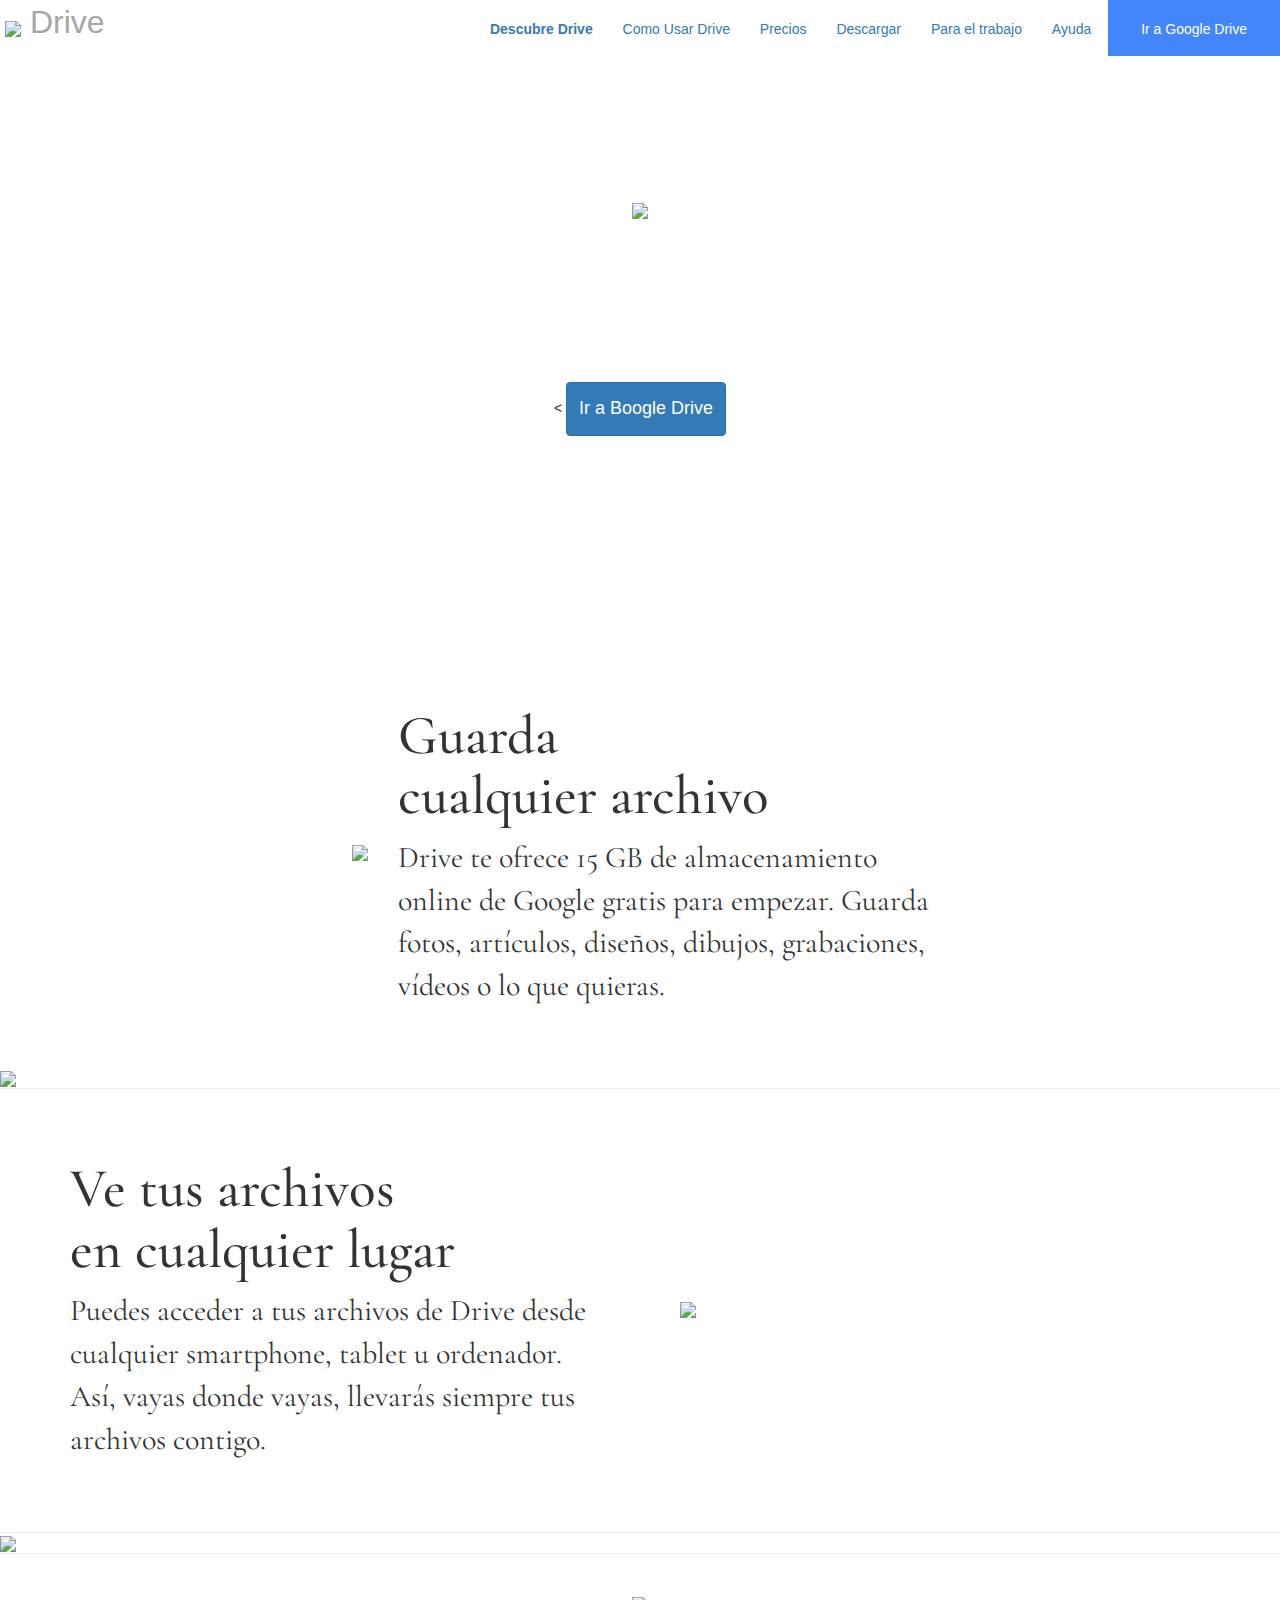
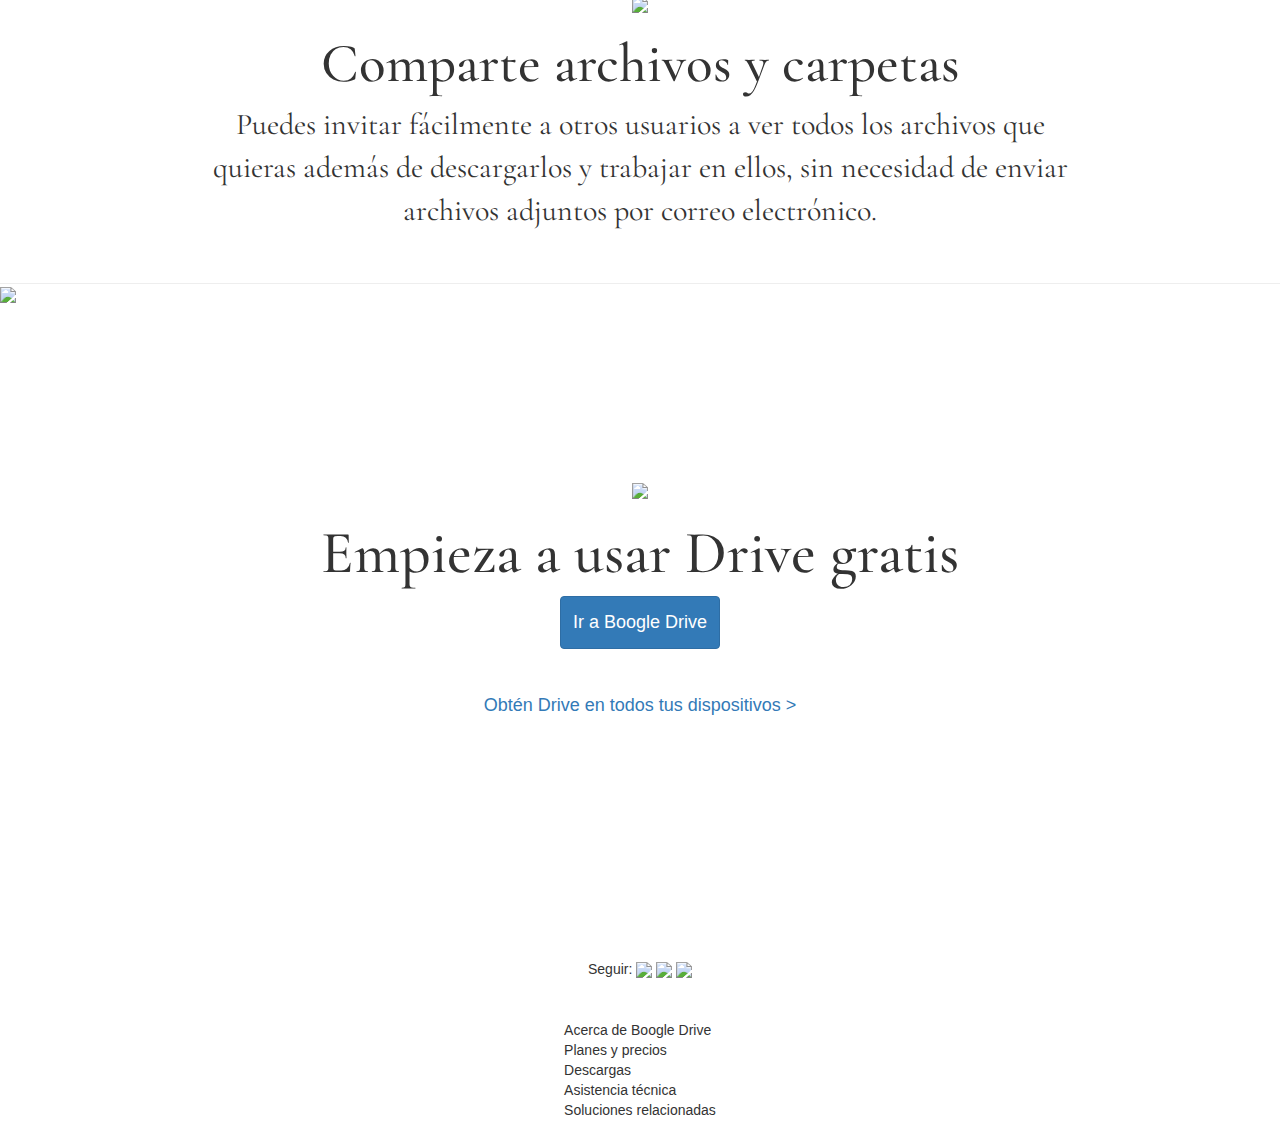
==== index.html @ cdae7084 "Add files via upload" ====
<!DOCTYPE html>
<html lang="en">
  <head>
    <meta charset="utf-8">
    <meta http-equiv="X-UA-Compatible" content="IE=edge">
    <meta name="viewport" content="width=device-width, initial-scale=1">
    <meta name="viewport" content="width=device-width, initial-scale=1, maximum-scale=1, user-scalable=no">
    <!-- The above 3 meta tags *must* come first in the head; any other head content must come *after* these tags -->
    <title>Boogle Drive</title>
    <link rel="icon" href="img/logo.ico" type="image/x-icon">
    <!-- Bootstrap -->
    <link href="css/bootstrap.min.css" rel="stylesheet">
    <link href="https://fonts.googleapis.com/css?family=Cormorant+Garamond" rel="stylesheet">

    <!-- HTML5 shim and Respond.js for IE8 support of HTML5 elements and media queries -->
    <!-- WARNING: Respond.js doesn't work if you view the page via file:// -->
    <!--[if lt IE 9]>
      <script src="https://oss.maxcdn.com/html5shiv/3.7.3/html5shiv.min.js"></script>
      <script src="https://oss.maxcdn.com/respond/1.4.2/respond.min.js"></script>
    <![endif]-->
  
  <style type="text/css">
    h1{
      font-family: 'Cormorant Garamond', serif;
  } 
  div.fixed {
    position: fixed;
    width: 100%;
    top: 0px;
  }
  </style>
  </head>
  <body style="background-image:url(img/background.jpg); background-size:cover; background-attachment: fixed;">
    
    <div style="background-color:#fff; border-bottom:1px groove; border-color:#fff" class="fixed">
     <div><a href="https://www.google.com"><img src="img/google.png" style="width:120px; margin:5px;"></a>
        <span style="color:#A6A6A6;"><font size="6">Drive</font></span>
            <span style="float:right; padding-top:12px; ">
                <button type="button" class="btn btn-link"><a href="index.html"><strong>Descubre Drive</strong></a></button>
                <button type="button" class="btn btn-link"><a href="comousar.html">Como Usar Drive</a></button>
                <button type="button" class="btn btn-link">Precios</button>
                <button type="button" class="btn btn-link">Descargar</button>
                <button type="button" class="btn btn-link">Para el trabajo</button>
                <button type="button" class="btn btn-link">Ayuda</button>
                <span style="background-color:#4386FC; hover-background-color:#fff; padding:20px;" align="left"><button type="button" class="btn btn-link" style="color:#fff;">Ir a Google Drive</button></span>
            </span>
      </div>
               
      </div>
       
      
        <div align="center" style="margin:200px">
          <img src="img/logo.png"  style="width:100px;"><h1 style="color:#fff; font-size:60px;">Todos tus archivos estés<br>donde estés</h1>           < <button class="btn btn-primary"><h4>Ir a Boogle Drive</h4></button>
      </div>
         
      <div style="background-color:#fff;">
        <div style="padding:50px;" align="center">
          <table>
            <tr>
              <td>
              <img src="img/guarda-cualquier-archivo.jpg" style="width:400px;" class="column">
            </td>   
            <td style="padding-left:30px;">
              <h1 style="font-size:55px;">Guarda <br>cualquier archivo</h1>
              <p style="font-size:30px; font-family: 'Cormorant Garamond', serif;">Drive te ofrece 15 GB de almacenamiento<br> online de Google gratis para empezar. Guarda <br>fotos, artículos, diseños, dibujos, grabaciones, <br>vídeos o lo que quieras.</p>
            </td>
          </tr>
        </table>
        </div>
      </div>  

      <div>
        <img src="img/photo-1-1600.jpg" style="width:100%;">
      </div>
      
      <div style="background-color:#fff; border-top:1px groove; border-bottom:1px groove;">
        <div>
          <table style="width:100%;">
            <tr>
              <td>
                <div style="margin:70px;">
                  <h1 style="font-size:55px;">Ve tus archivos<br> en cualquier lugar</h1>
                  <p style="font-size:30px; font-family: 'Cormorant Garamond', serif;">Puedes acceder a tus archivos de Drive desde cualquier smartphone, tablet u ordenador. Así, vayas donde vayas, llevarás siempre tus archivos contigo.</p>
                </div>
            </td>
              <td>
                <img align="right" src="img/files-anywhere.jpg"  style="width:600px" >
              </td>
            </tr>
        </table>
        </div>
      </div>

      <div>
        <img src="img/photo-2-1600.jpg" style="width:100%;">
      </div>

      <div style="background-color:#fff; border-top:1px groove; border-bottom:1px groove;">
        <div style="padding:40px;" align="center">
          <img  src="img/share.jpg" >
          <h1 style="font-size:55px;">Comparte archivos y carpetas</h1>
          <p style="font-size:30px; font-family: 'Cormorant Garamond', serif;">Puedes invitar fácilmente a otros usuarios a ver todos los archivos que
            <br> quieras además de descargarlos y trabajar en ellos, sin necesidad de enviar<br> archivos adjuntos por correo electrónico.</p>
        </div>
      </div>

      <div>
        <img src="img/photo-3-1600.jpg" style="width:100%;">
      </div>

      <div align="center" style="background-color:#fff; border-top:1px groove; border-bottom:1px groove; border-color:#fff;padding:175px;">
        <img src="img/logo.png"  style="width:100px;">
          <h1 style="font-size:60px;">Empieza a usar Drive gratis</h1> 
          <button class="btn btn-primary"><h4>Ir a Boogle Drive</h4></button>
          <div style="margin:30px;"><button type="button" class="btn btn-link"><h4>Obtén Drive en todos tus dispositivos ></h4></button></div>     
      </div>

      <div style="background-color:#fff; border-bottom:1px groove; border-color:#fff; padding:20px;" align="center">
        Seguir: <img src="img/gplus_icon_flush_30dp.png" style="width:20px;"> <img src="img/footer_twitter.png" style="width:20px;">
        <img src="img/footer_blogger.jpg" style="width:20px;">
      </div>

      <div style="background-color:#fff; border-bottom:1px groove; border-color:#fff; padding:20px;" align="center">
      <table>
        <tr>
          <td>Acerca de Boogle Drive
          </td>
        </tr>
        <tr>
          <td>Planes y precios
          </td>
        </tr>
        <tr>
          <td>Descargas
          </td>
        </tr>
        <tr>
          <td>Asistencia técnica
          </td>
        </tr>
        <tr>
          <td>Soluciones relacionadas
          </td>
        </tr>
      </table>

      </div>
    <!-- jQuery (necessary for Bootstrap's JavaScript plugins) -->
    <script src="https://ajax.googleapis.com/ajax/libs/jquery/1.12.4/jquery.min.js"></script>
    <!-- Include all compiled plugins (below), or include individual files as needed -->
    <script src="js/bootstrap.min.js"></script>
  </body>
</html>
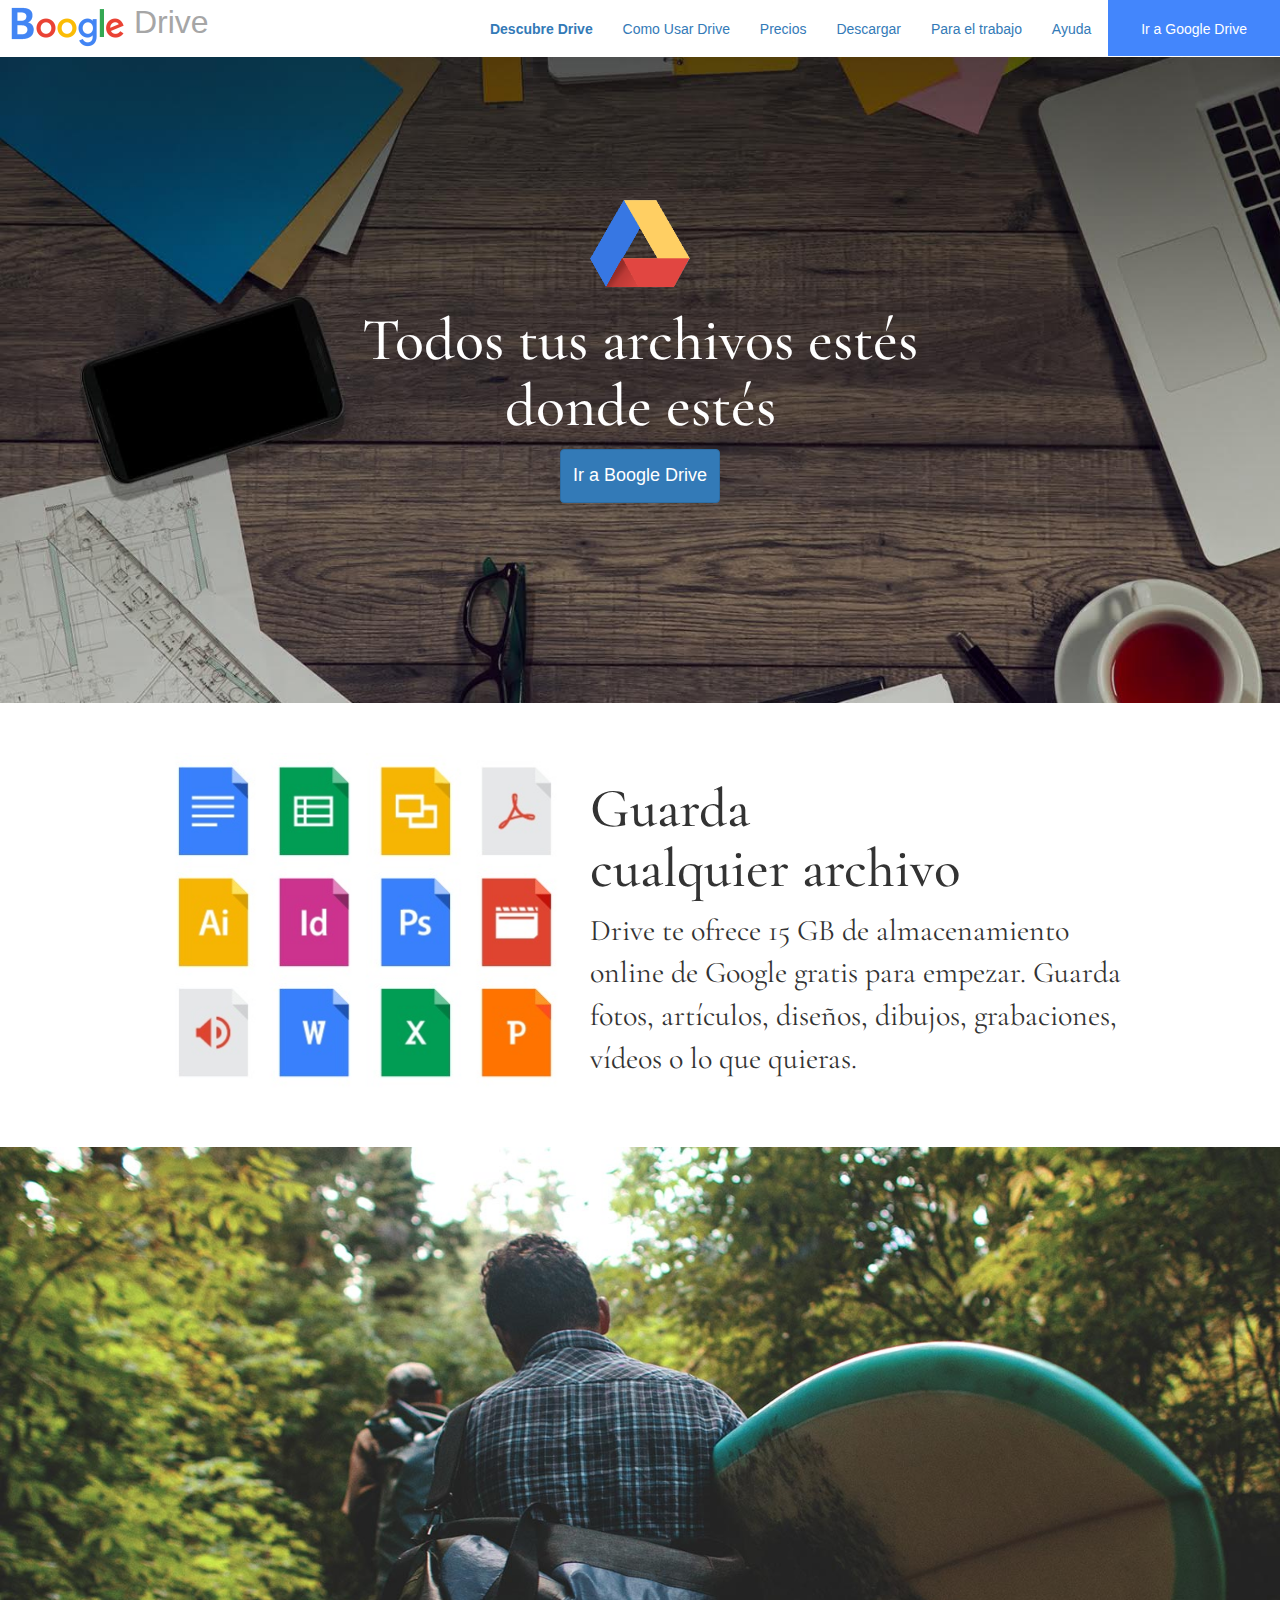
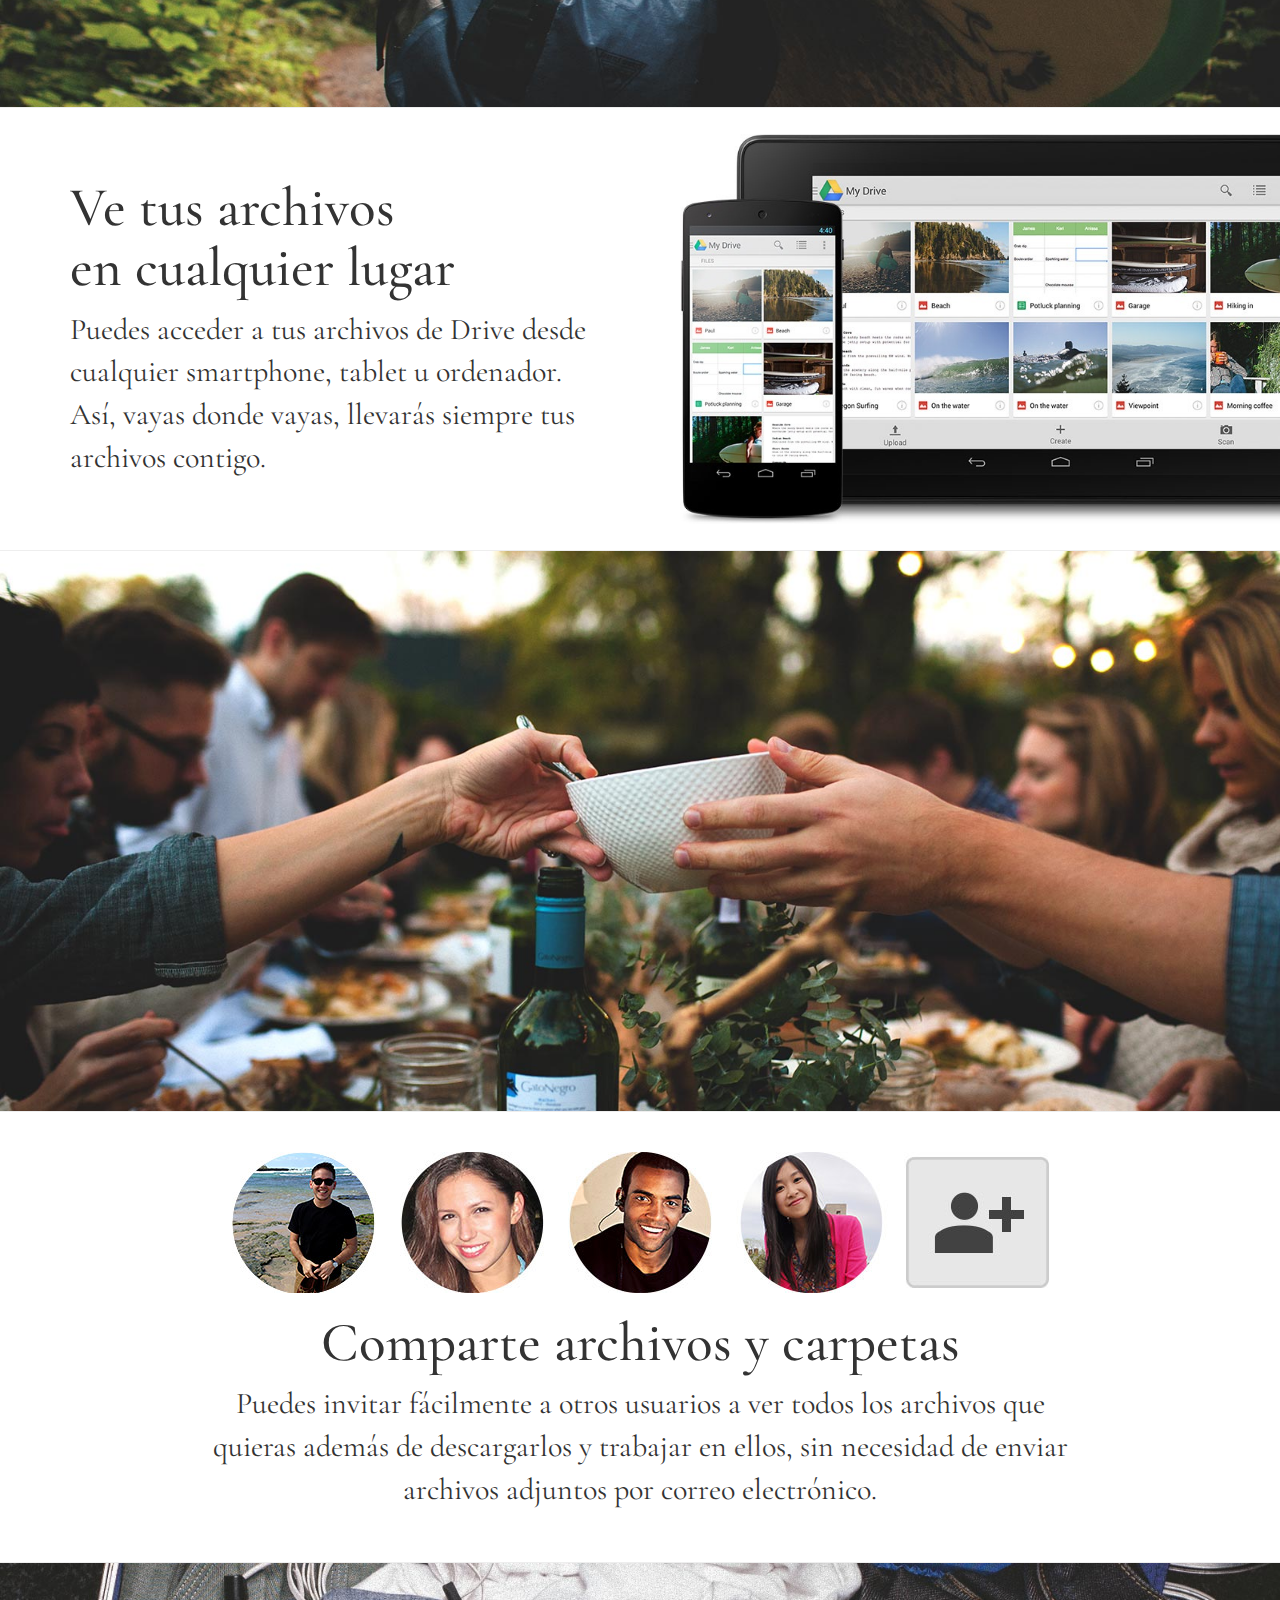
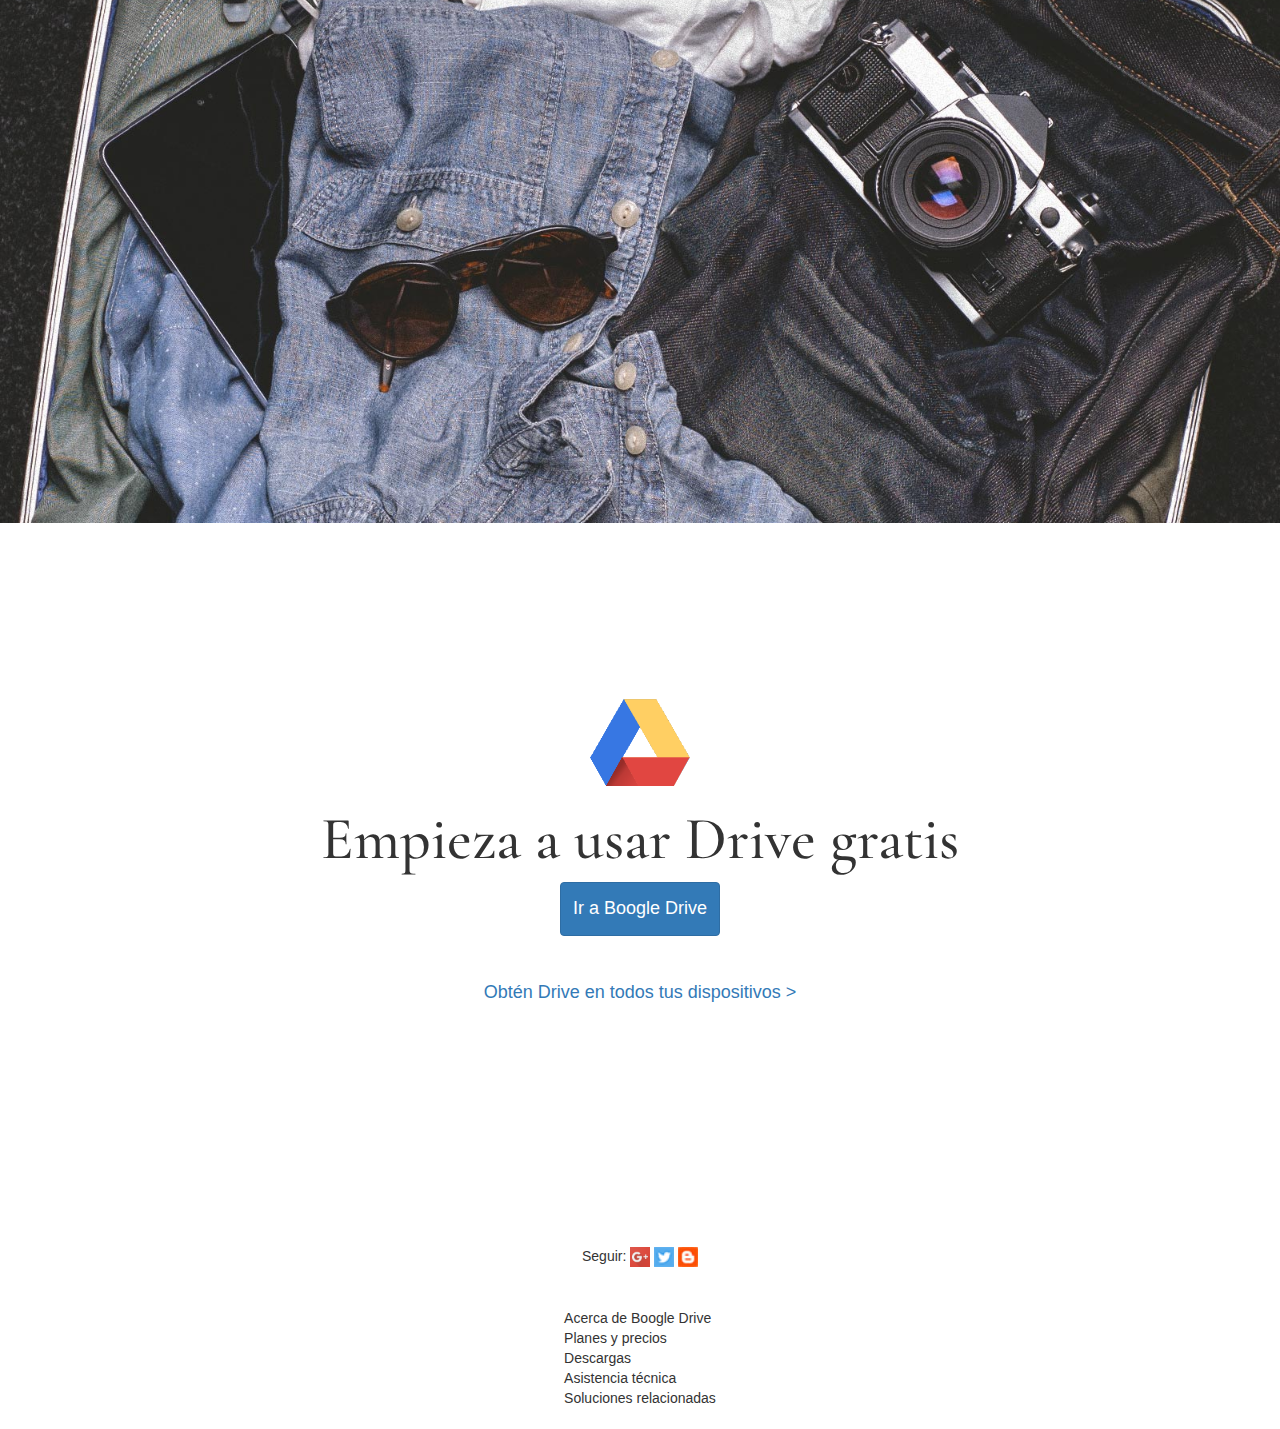
==== commit d257b57d: "Barra lateral y organizacion de archivos" ====
--- a/index.html
+++ b/index.html
@@ -6,7 +6,7 @@
     <meta name="viewport" content="width=device-width, initial-scale=1">
     <meta name="viewport" content="width=device-width, initial-scale=1, maximum-scale=1, user-scalable=no">
     <!-- The above 3 meta tags *must* come first in the head; any other head content must come *after* these tags -->
-    <title>Boogle Drive</title>
+    <title>Boogle Drive: almacenamiento en la nube, fotos, documentos y mucho más.</title>
     <link rel="icon" href="img/logo.ico" type="image/x-icon">
     <!-- Bootstrap -->
     <link href="css/bootstrap.min.css" rel="stylesheet">
@@ -33,24 +33,24 @@
   <body style="background-image:url(img/background.jpg); background-size:cover; background-attachment: fixed;">
     
     <div style="background-color:#fff; border-bottom:1px groove; border-color:#fff" class="fixed">
-     <div><a href="https://www.google.com"><img src="img/google.png" style="width:120px; margin:5px;"></a>
+     <div><a href="index.html"><img src="img/google.png" style="width:120px; margin:5px;"></a>
         <span style="color:#A6A6A6;"><font size="6">Drive</font></span>
             <span style="float:right; padding-top:12px; ">
                 <button type="button" class="btn btn-link"><a href="index.html"><strong>Descubre Drive</strong></a></button>
-                <button type="button" class="btn btn-link"><a href="comousar.html">Como Usar Drive</a></button>
+                <button type="button" class="btn btn-link"><a href="como_usar_boogle.html">Como Usar Drive</a></button>
                 <button type="button" class="btn btn-link">Precios</button>
                 <button type="button" class="btn btn-link">Descargar</button>
                 <button type="button" class="btn btn-link">Para el trabajo</button>
                 <button type="button" class="btn btn-link">Ayuda</button>
-                <span style="background-color:#4386FC; hover-background-color:#fff; padding:20px;" align="left"><button type="button" class="btn btn-link" style="color:#fff;">Ir a Google Drive</button></span>
-            </span>
+                <a href="entrarUsuario.php"><span style="background-color:#4386FC; hover-background-color:#fff; padding:20px;" align="left"><button type="button" class="btn btn-link" style="color:#fff;">Ir a Google Drive</button></span>
+            </span></a>
       </div>
                
       </div>
        
       
         <div align="center" style="margin:200px">
-          <img src="img/logo.png"  style="width:100px;"><h1 style="color:#fff; font-size:60px;">Todos tus archivos estés<br>donde estés</h1>           < <button class="btn btn-primary"><h4>Ir a Boogle Drive</h4></button>
+          <img src="img/logo.png"  style="width:100px;"><h1 style="color:#fff; font-size:60px;">Todos tus archivos estés<br>donde estés</h1>           <a href="entrarUsuario.php"><button class="btn btn-primary"><h4>Ir a Boogle Drive</h4></button></a>
       </div>
          
       <div style="background-color:#fff;">
@@ -111,7 +111,7 @@
       <div align="center" style="background-color:#fff; border-top:1px groove; border-bottom:1px groove; border-color:#fff;padding:175px;">
         <img src="img/logo.png"  style="width:100px;">
           <h1 style="font-size:60px;">Empieza a usar Drive gratis</h1> 
-          <button class="btn btn-primary"><h4>Ir a Boogle Drive</h4></button>
+          <a href="entrarUsuario.php"><button class="btn btn-primary"><h4>Ir a Boogle Drive</h4></button></a>
           <div style="margin:30px;"><button type="button" class="btn btn-link"><h4>Obtén Drive en todos tus dispositivos ></h4></button></div>     
       </div>
 
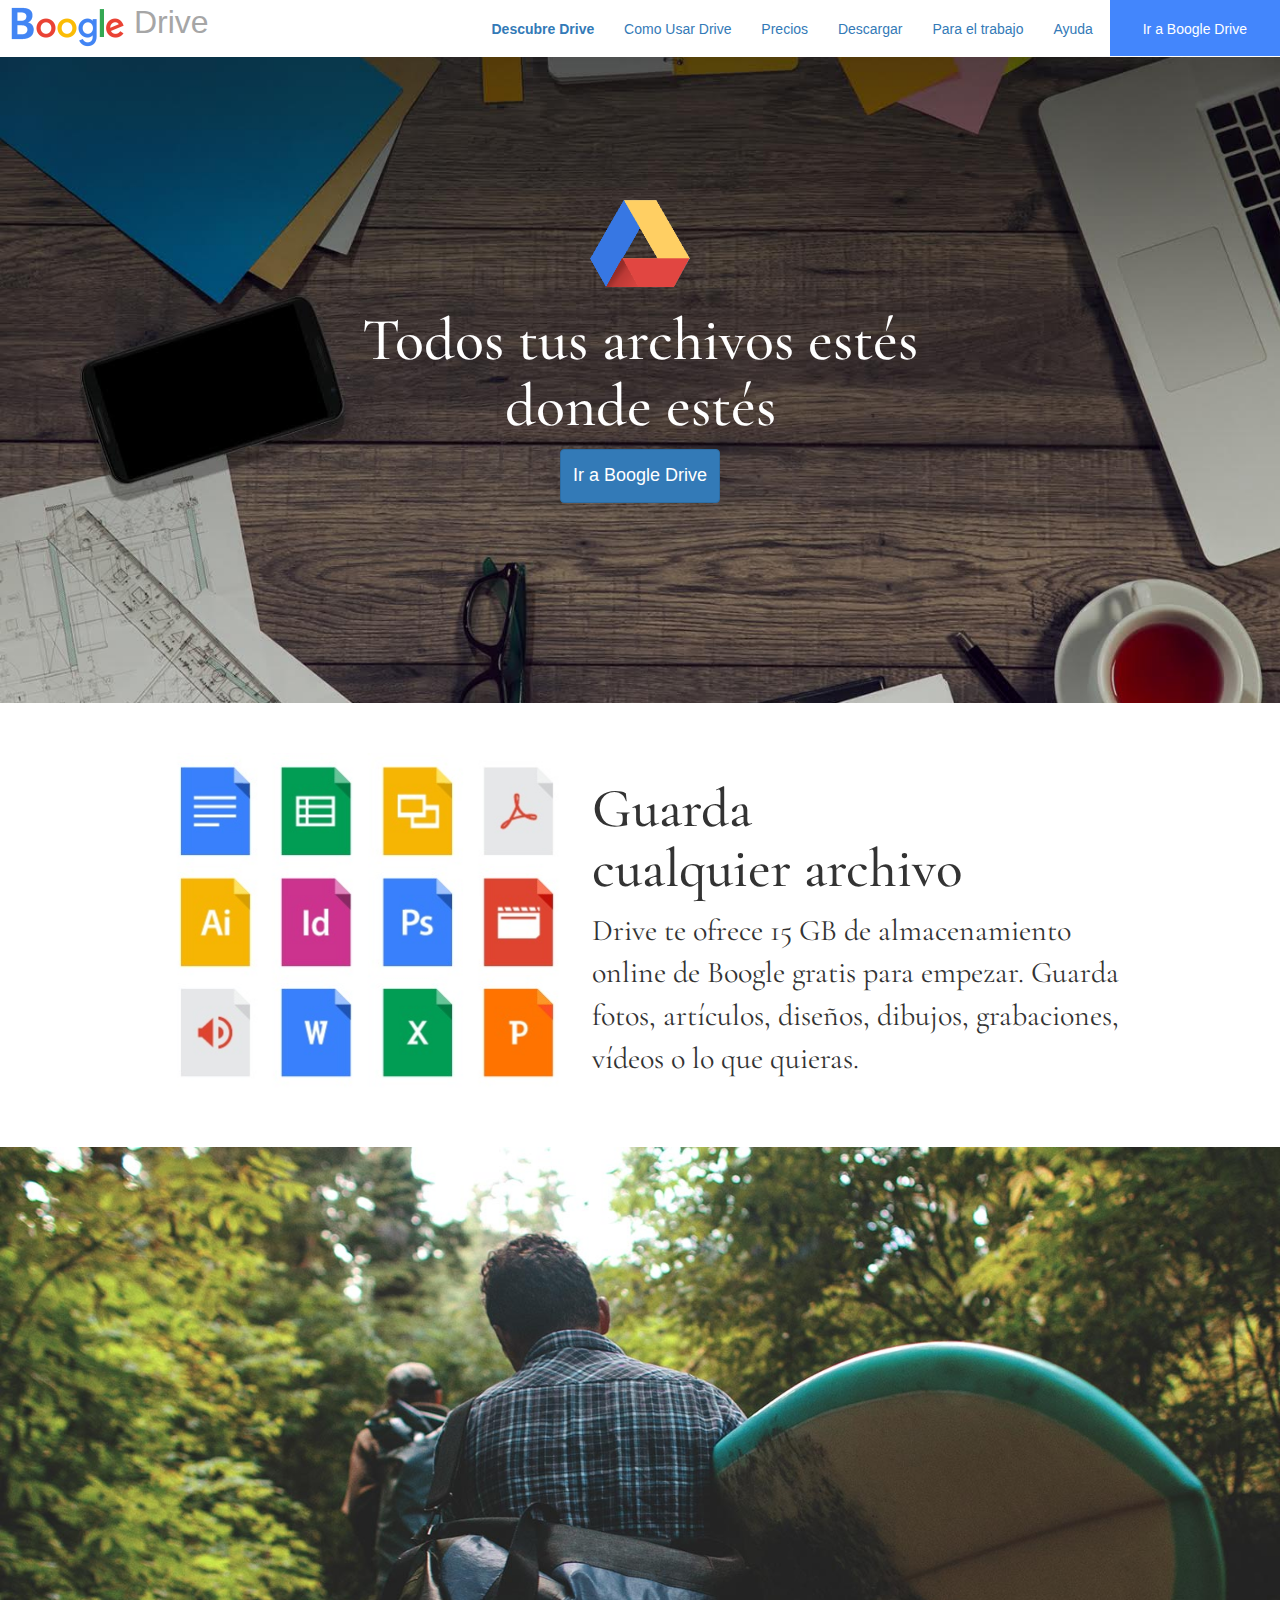
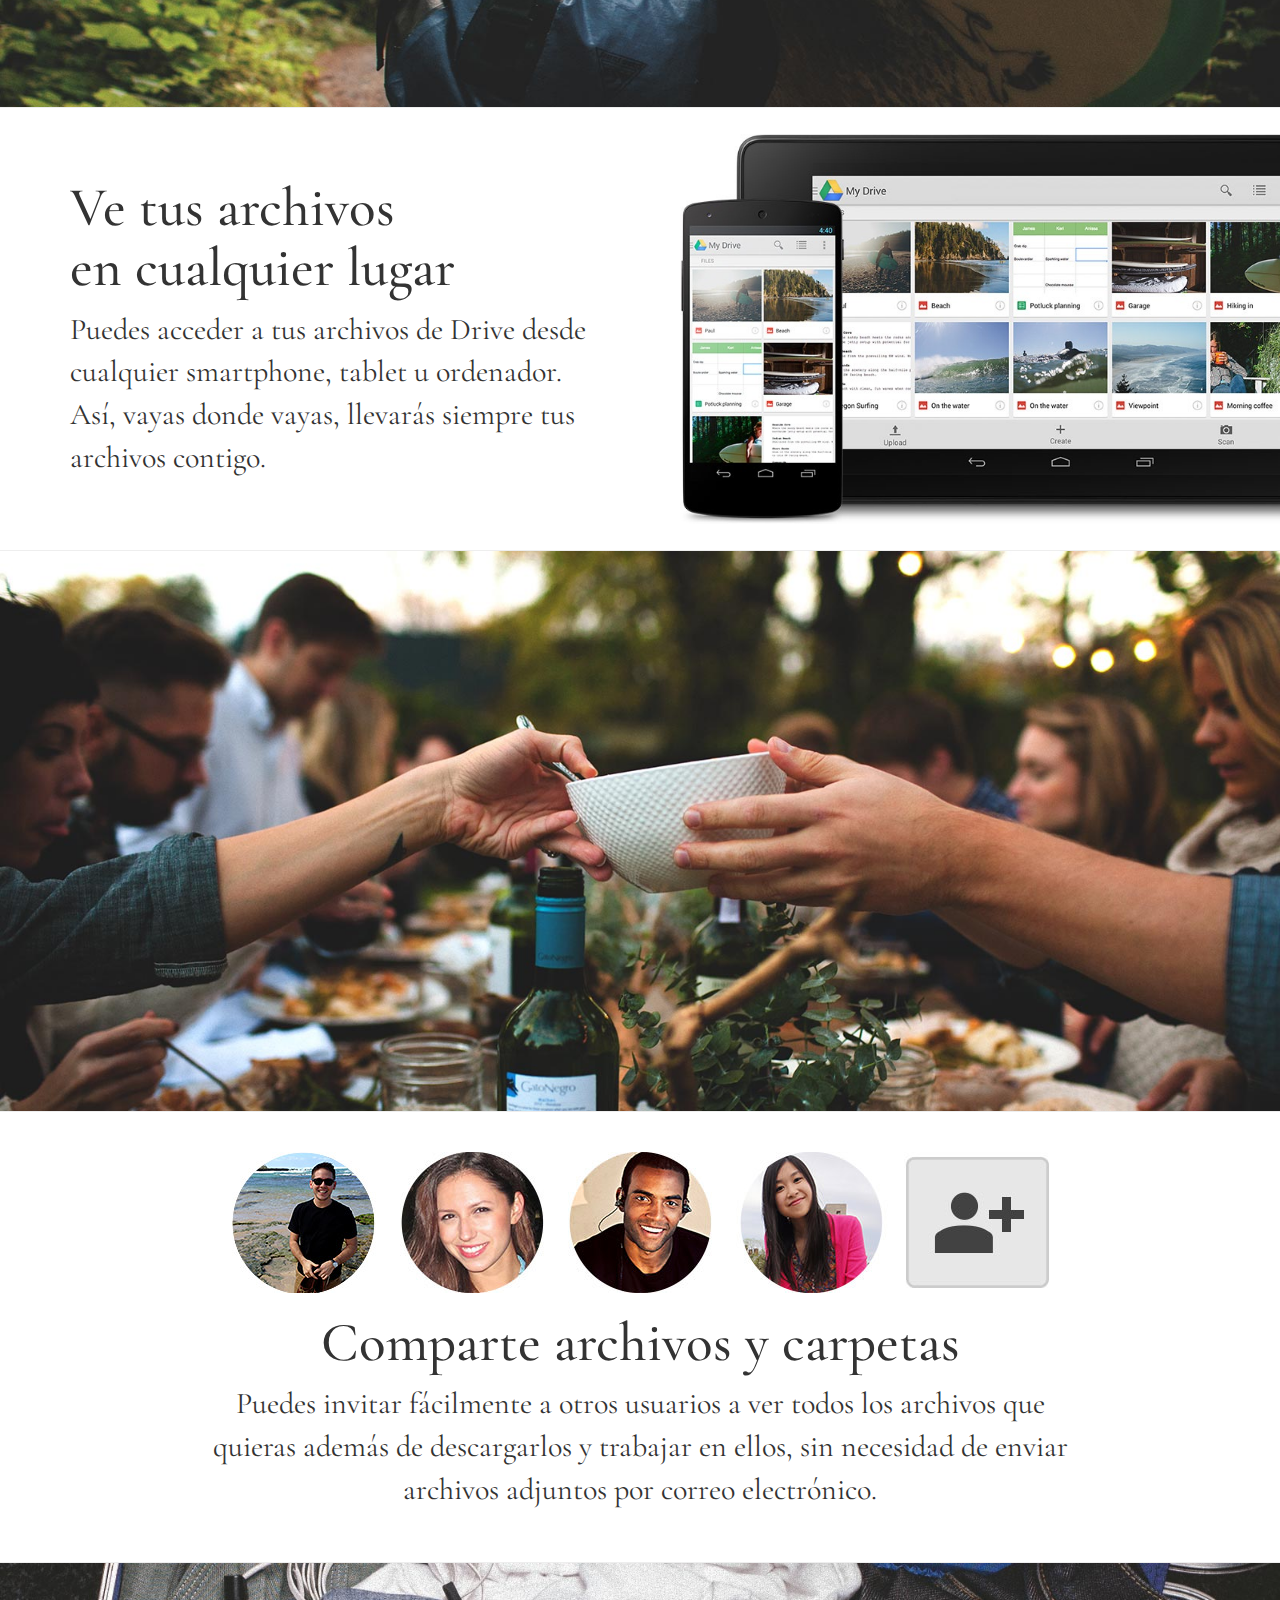
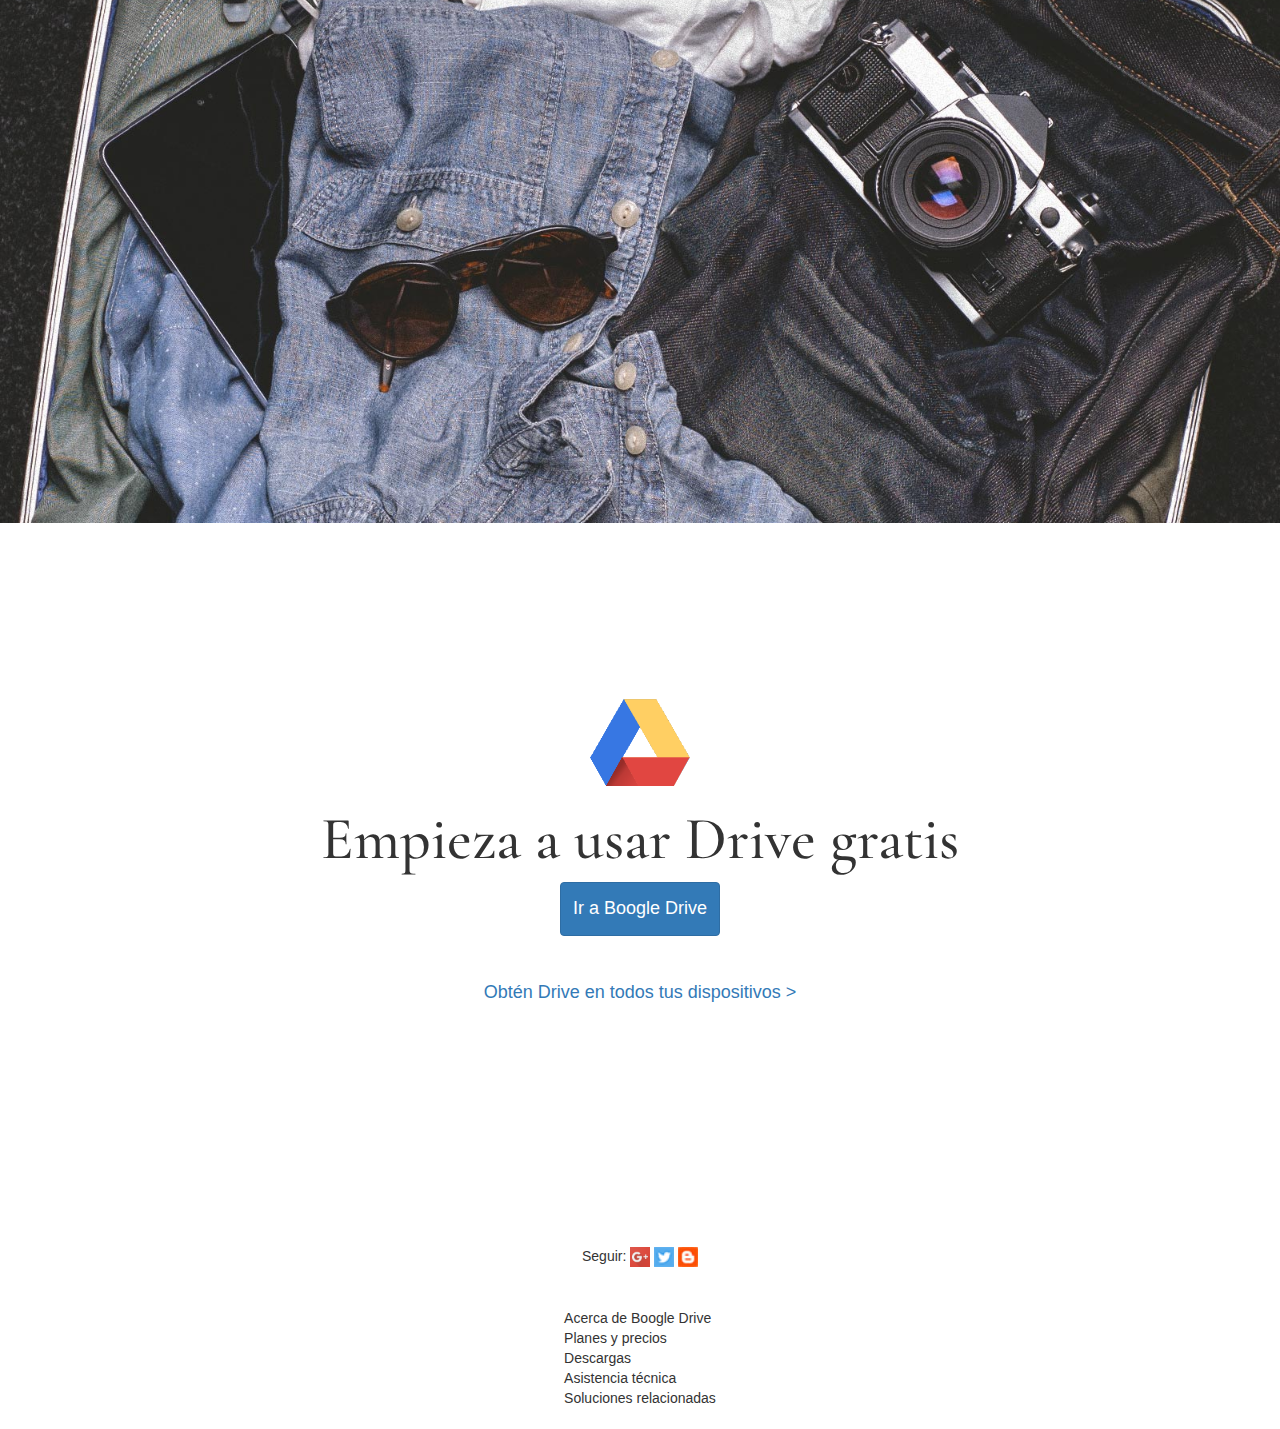
==== commit d671455f: "Algunos Cambios" ====
--- a/index.html
+++ b/index.html
@@ -42,15 +42,15 @@
                 <button type="button" class="btn btn-link">Descargar</button>
                 <button type="button" class="btn btn-link">Para el trabajo</button>
                 <button type="button" class="btn btn-link">Ayuda</button>
-                <a href="entrarUsuario.php"><span style="background-color:#4386FC; hover-background-color:#fff; padding:20px;" align="left"><button type="button" class="btn btn-link" style="color:#fff;">Ir a Google Drive</button></span>
-            </span></a>
+                <a href="entrarUsuario.php"><span style="background-color:#4386FC; hover-background-color:#fff; padding:20px;" align="left"><button type="button" class="btn btn-link" style="color:#fff;">Ir a Boogle Drive</button></span></a>
+            </span>
       </div>
                
       </div>
        
       
         <div align="center" style="margin:200px">
-          <img src="img/logo.png"  style="width:100px;"><h1 style="color:#fff; font-size:60px;">Todos tus archivos estés<br>donde estés</h1>           <a href="entrarUsuario.php"><button class="btn btn-primary"><h4>Ir a Boogle Drive</h4></button></a>
+          <img src="img/logo.png"  style="width:100px;"><h1 style="color:#fff; font-size:60px;">Todos tus archivos estés<br>donde estés</h1><a href="entrarUsuario.php"><button class="btn btn-primary"></a><h4>Ir a Boogle Drive</h4></button>
       </div>
          
       <div style="background-color:#fff;">
@@ -62,7 +62,7 @@
             </td>   
             <td style="padding-left:30px;">
               <h1 style="font-size:55px;">Guarda <br>cualquier archivo</h1>
-              <p style="font-size:30px; font-family: 'Cormorant Garamond', serif;">Drive te ofrece 15 GB de almacenamiento<br> online de Google gratis para empezar. Guarda <br>fotos, artículos, diseños, dibujos, grabaciones, <br>vídeos o lo que quieras.</p>
+              <p style="font-size:30px; font-family: 'Cormorant Garamond', serif;">Drive te ofrece 15 GB de almacenamiento<br> online de Boogle gratis para empezar. Guarda <br>fotos, artículos, diseños, dibujos, grabaciones, <br>vídeos o lo que quieras.</p>
             </td>
           </tr>
         </table>
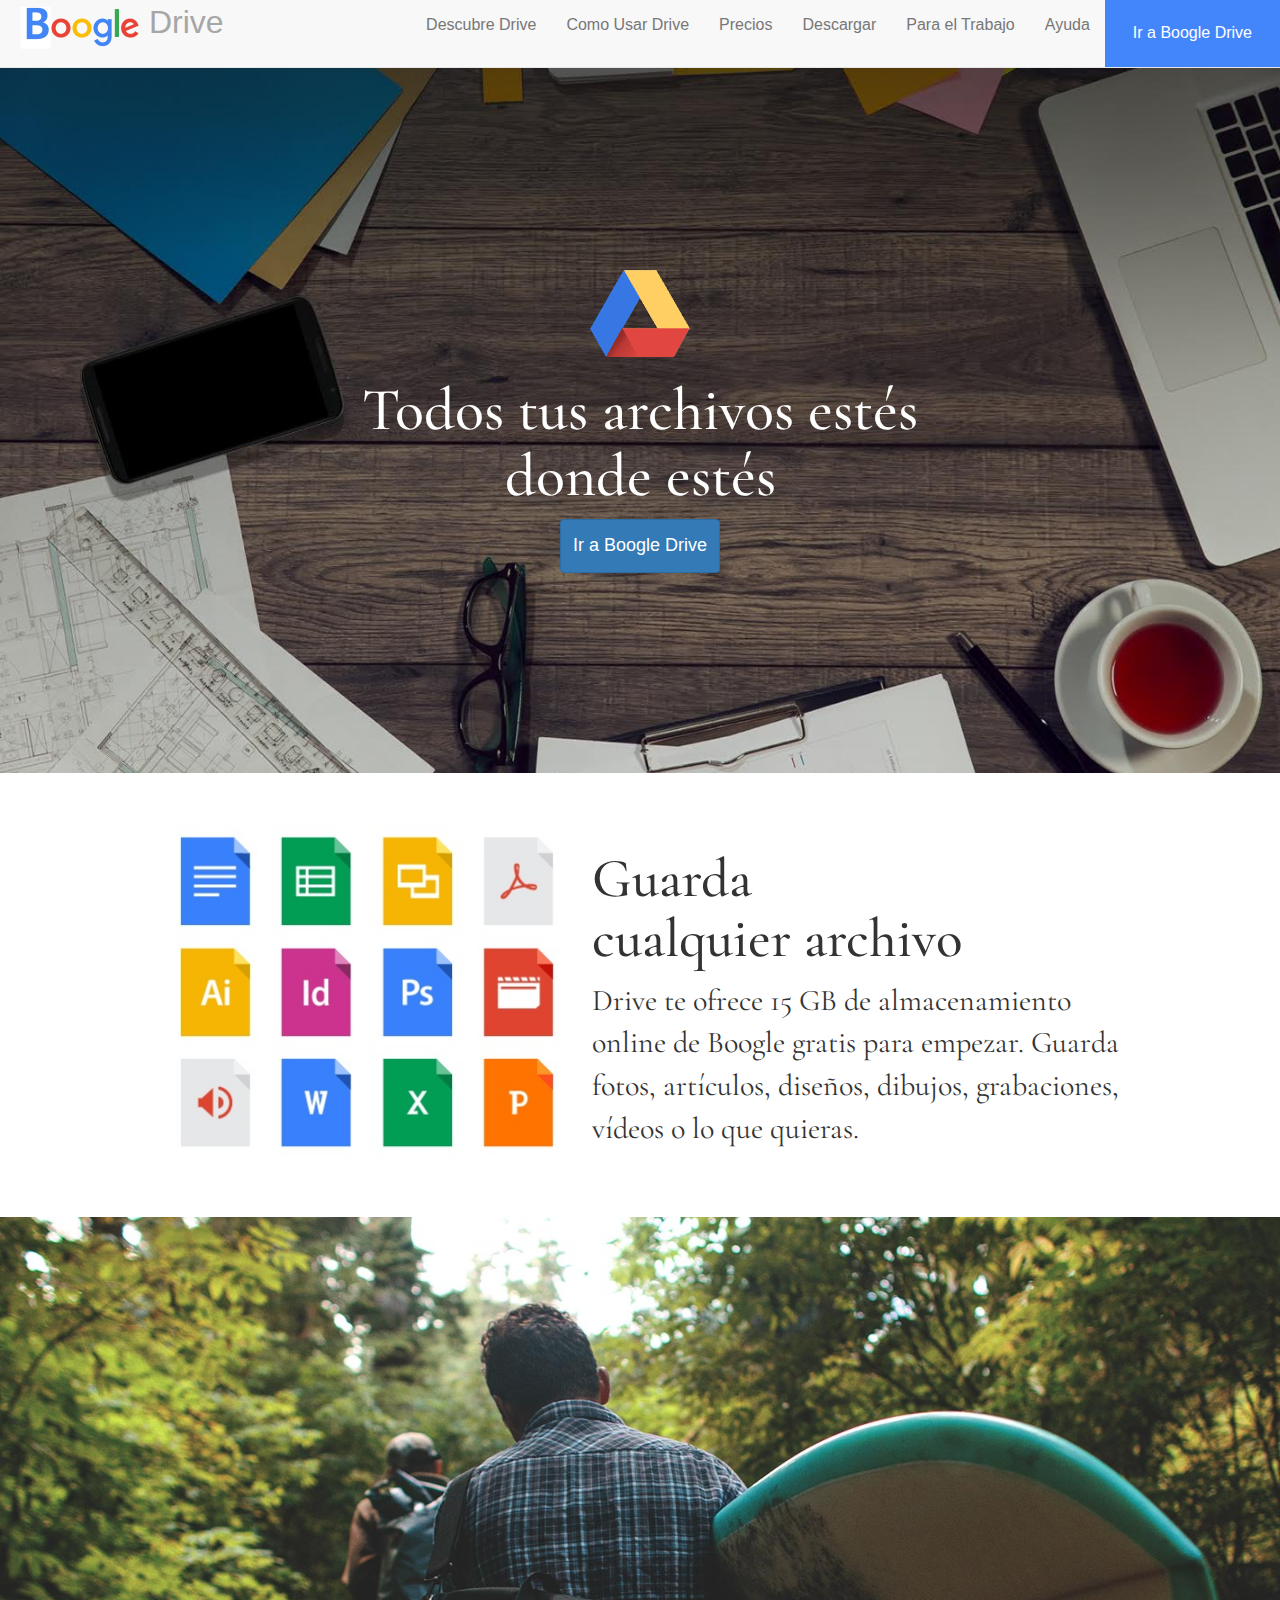
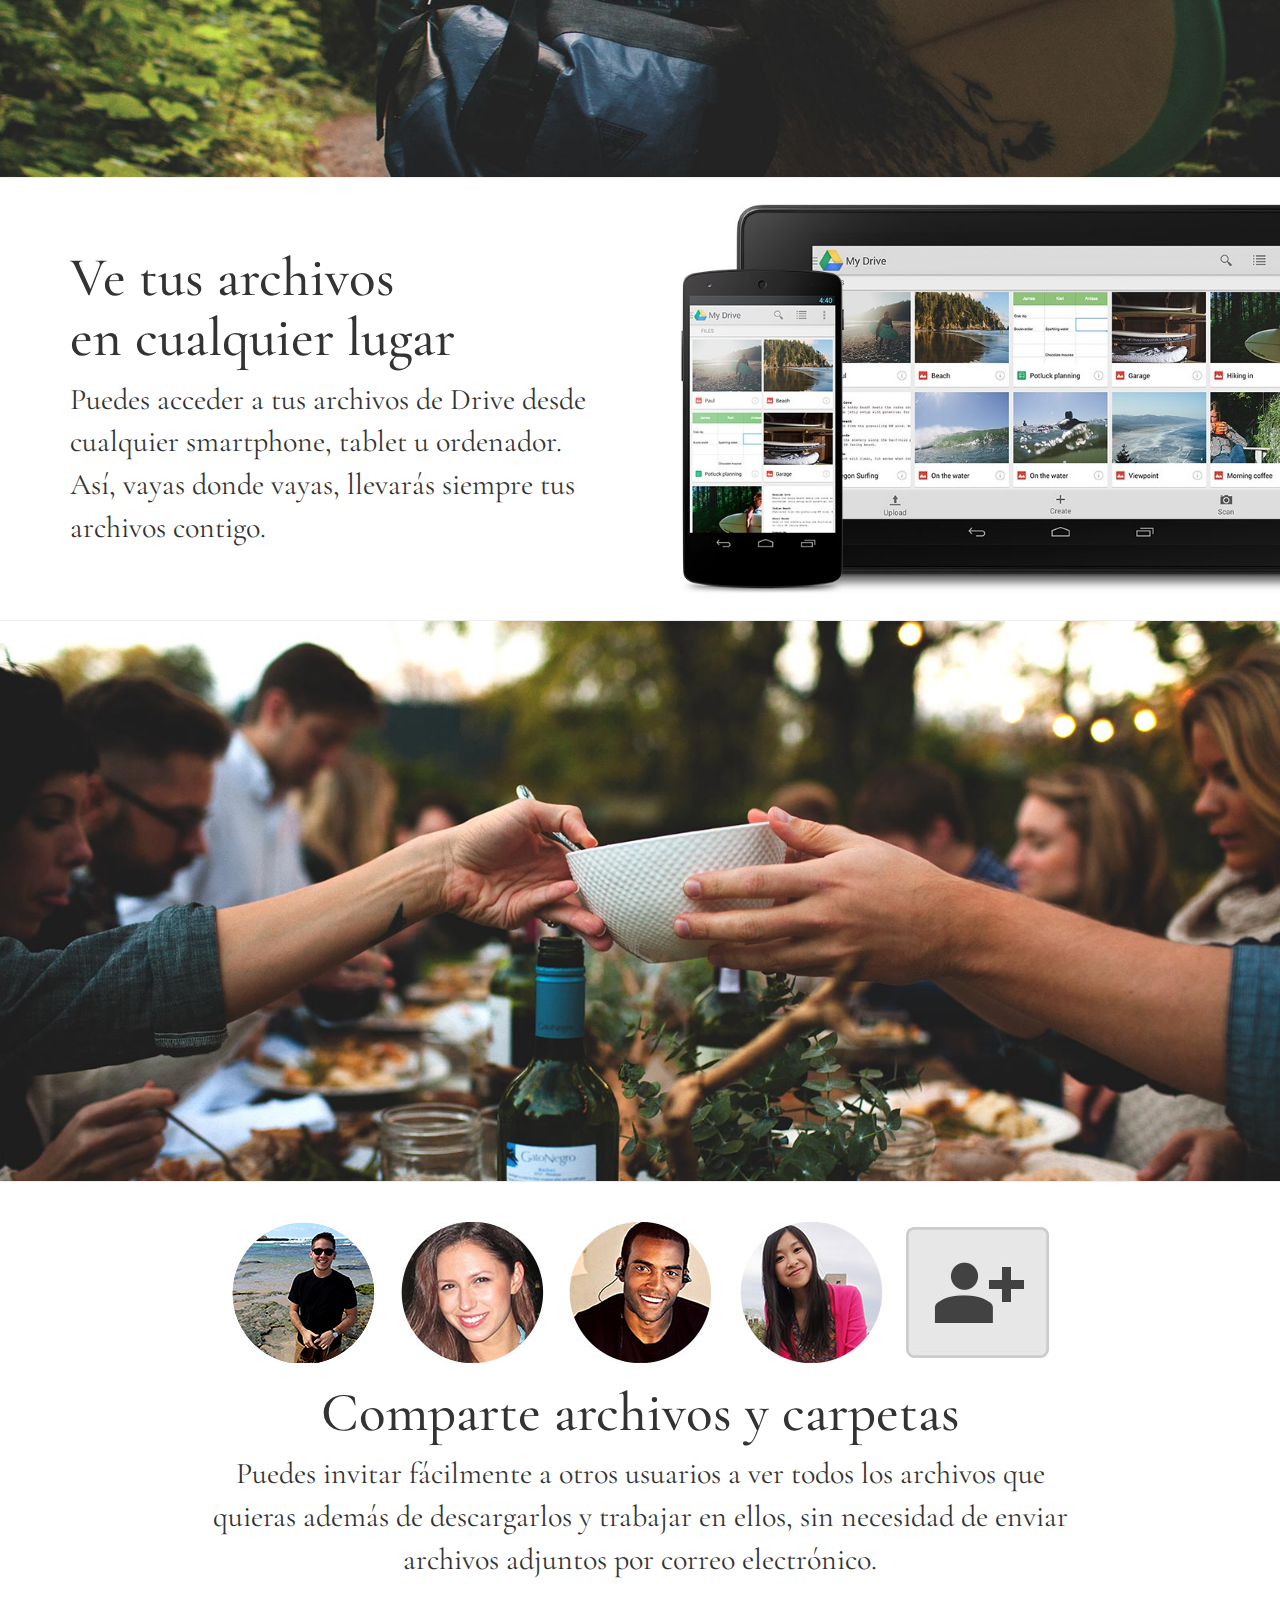
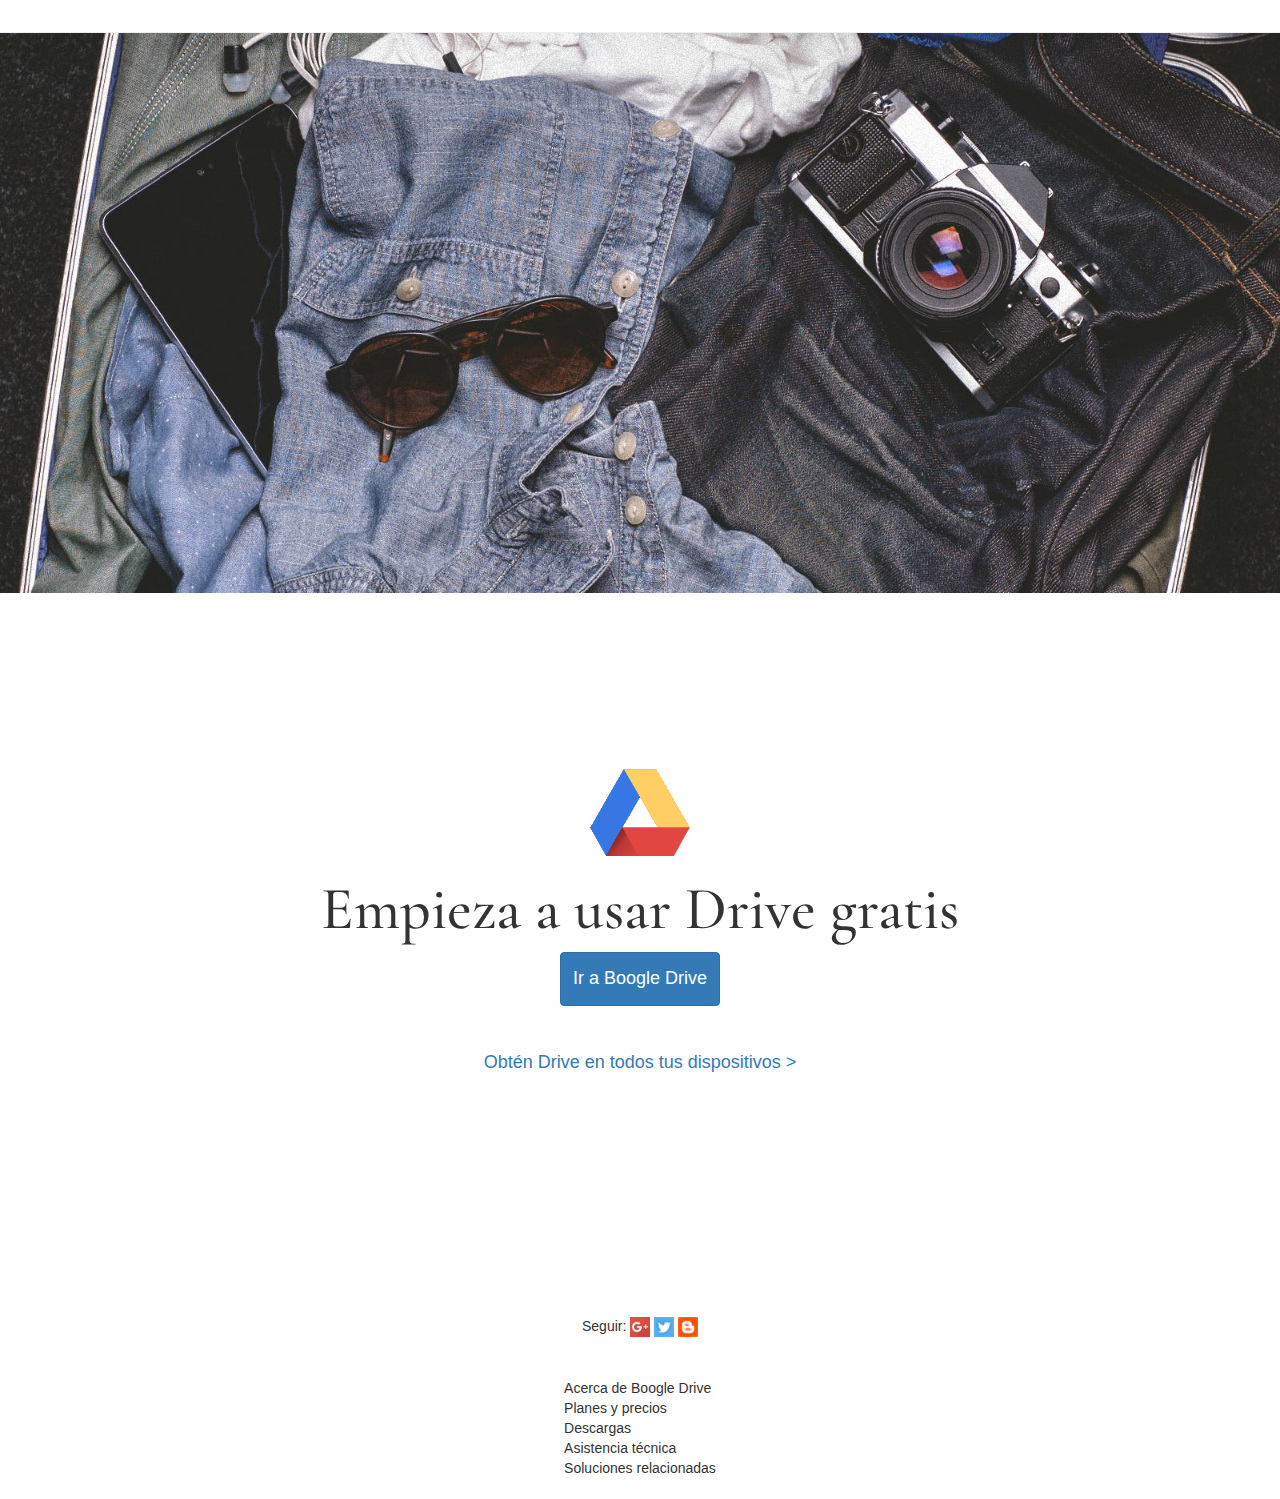
==== commit 2d0ba0ba: "landing responsive" ====
--- a/index.html
+++ b/index.html
@@ -1,153 +1,189 @@
-<!DOCTYPE html>
-<html lang="en">
-  <head>
-    <meta charset="utf-8">
-    <meta http-equiv="X-UA-Compatible" content="IE=edge">
-    <meta name="viewport" content="width=device-width, initial-scale=1">
-    <meta name="viewport" content="width=device-width, initial-scale=1, maximum-scale=1, user-scalable=no">
-    <!-- The above 3 meta tags *must* come first in the head; any other head content must come *after* these tags -->
-    <title>Boogle Drive: almacenamiento en la nube, fotos, documentos y mucho más.</title>
-    <link rel="icon" href="img/logo.ico" type="image/x-icon">
-    <!-- Bootstrap -->
-    <link href="css/bootstrap.min.css" rel="stylesheet">
-    <link href="https://fonts.googleapis.com/css?family=Cormorant+Garamond" rel="stylesheet">
-
-    <!-- HTML5 shim and Respond.js for IE8 support of HTML5 elements and media queries -->
-    <!-- WARNING: Respond.js doesn't work if you view the page via file:// -->
-    <!--[if lt IE 9]>
-      <script src="https://oss.maxcdn.com/html5shiv/3.7.3/html5shiv.min.js"></script>
-      <script src="https://oss.maxcdn.com/respond/1.4.2/respond.min.js"></script>
-    <![endif]-->
-  
-  <style type="text/css">
-    h1{
-      font-family: 'Cormorant Garamond', serif;
-  } 
-  div.fixed {
-    position: fixed;
-    width: 100%;
-    top: 0px;
-  }
-  </style>
-  </head>
-  <body style="background-image:url(img/background.jpg); background-size:cover; background-attachment: fixed;">
-    
-    <div style="background-color:#fff; border-bottom:1px groove; border-color:#fff" class="fixed">
-     <div><a href="index.html"><img src="img/google.png" style="width:120px; margin:5px;"></a>
-        <span style="color:#A6A6A6;"><font size="6">Drive</font></span>
-            <span style="float:right; padding-top:12px; ">
-                <button type="button" class="btn btn-link"><a href="index.html"><strong>Descubre Drive</strong></a></button>
-                <button type="button" class="btn btn-link"><a href="como_usar_boogle.html">Como Usar Drive</a></button>
-                <button type="button" class="btn btn-link">Precios</button>
-                <button type="button" class="btn btn-link">Descargar</button>
-                <button type="button" class="btn btn-link">Para el trabajo</button>
-                <button type="button" class="btn btn-link">Ayuda</button>
-                <a href="entrarUsuario.php"><span style="background-color:#4386FC; hover-background-color:#fff; padding:20px;" align="left"><button type="button" class="btn btn-link" style="color:#fff;">Ir a Boogle Drive</button></span></a>
-            </span>
-      </div>
-               
-      </div>
-       
-      
-        <div align="center" style="margin:200px">
-          <img src="img/logo.png"  style="width:100px;"><h1 style="color:#fff; font-size:60px;">Todos tus archivos estés<br>donde estés</h1><a href="entrarUsuario.php"><button class="btn btn-primary"></a><h4>Ir a Boogle Drive</h4></button>
-      </div>
-         
-      <div style="background-color:#fff;">
-        <div style="padding:50px;" align="center">
-          <table>
-            <tr>
-              <td>
-              <img src="img/guarda-cualquier-archivo.jpg" style="width:400px;" class="column">
-            </td>   
-            <td style="padding-left:30px;">
-              <h1 style="font-size:55px;">Guarda <br>cualquier archivo</h1>
-              <p style="font-size:30px; font-family: 'Cormorant Garamond', serif;">Drive te ofrece 15 GB de almacenamiento<br> online de Boogle gratis para empezar. Guarda <br>fotos, artículos, diseños, dibujos, grabaciones, <br>vídeos o lo que quieras.</p>
-            </td>
-          </tr>
-        </table>
-        </div>
-      </div>  
-
-      <div>
-        <img src="img/photo-1-1600.jpg" style="width:100%;">
-      </div>
-      
-      <div style="background-color:#fff; border-top:1px groove; border-bottom:1px groove;">
-        <div>
-          <table style="width:100%;">
-            <tr>
-              <td>
-                <div style="margin:70px;">
-                  <h1 style="font-size:55px;">Ve tus archivos<br> en cualquier lugar</h1>
-                  <p style="font-size:30px; font-family: 'Cormorant Garamond', serif;">Puedes acceder a tus archivos de Drive desde cualquier smartphone, tablet u ordenador. Así, vayas donde vayas, llevarás siempre tus archivos contigo.</p>
-                </div>
-            </td>
-              <td>
-                <img align="right" src="img/files-anywhere.jpg"  style="width:600px" >
-              </td>
-            </tr>
-        </table>
-        </div>
-      </div>
-
-      <div>
-        <img src="img/photo-2-1600.jpg" style="width:100%;">
-      </div>
-
-      <div style="background-color:#fff; border-top:1px groove; border-bottom:1px groove;">
-        <div style="padding:40px;" align="center">
-          <img  src="img/share.jpg" >
-          <h1 style="font-size:55px;">Comparte archivos y carpetas</h1>
-          <p style="font-size:30px; font-family: 'Cormorant Garamond', serif;">Puedes invitar fácilmente a otros usuarios a ver todos los archivos que
-            <br> quieras además de descargarlos y trabajar en ellos, sin necesidad de enviar<br> archivos adjuntos por correo electrónico.</p>
-        </div>
-      </div>
-
-      <div>
-        <img src="img/photo-3-1600.jpg" style="width:100%;">
-      </div>
-
-      <div align="center" style="background-color:#fff; border-top:1px groove; border-bottom:1px groove; border-color:#fff;padding:175px;">
-        <img src="img/logo.png"  style="width:100px;">
-          <h1 style="font-size:60px;">Empieza a usar Drive gratis</h1> 
-          <a href="entrarUsuario.php"><button class="btn btn-primary"><h4>Ir a Boogle Drive</h4></button></a>
-          <div style="margin:30px;"><button type="button" class="btn btn-link"><h4>Obtén Drive en todos tus dispositivos ></h4></button></div>     
-      </div>
-
-      <div style="background-color:#fff; border-bottom:1px groove; border-color:#fff; padding:20px;" align="center">
-        Seguir: <img src="img/gplus_icon_flush_30dp.png" style="width:20px;"> <img src="img/footer_twitter.png" style="width:20px;">
-        <img src="img/footer_blogger.jpg" style="width:20px;">
-      </div>
-
-      <div style="background-color:#fff; border-bottom:1px groove; border-color:#fff; padding:20px;" align="center">
-      <table>
-        <tr>
-          <td>Acerca de Boogle Drive
-          </td>
-        </tr>
-        <tr>
-          <td>Planes y precios
-          </td>
-        </tr>
-        <tr>
-          <td>Descargas
-          </td>
-        </tr>
-        <tr>
-          <td>Asistencia técnica
-          </td>
-        </tr>
-        <tr>
-          <td>Soluciones relacionadas
-          </td>
-        </tr>
-      </table>
-
-      </div>
-    <!-- jQuery (necessary for Bootstrap's JavaScript plugins) -->
-    <script src="https://ajax.googleapis.com/ajax/libs/jquery/1.12.4/jquery.min.js"></script>
-    <!-- Include all compiled plugins (below), or include individual files as needed -->
-    <script src="js/bootstrap.min.js"></script>
-  </body>
-</html>+<!DOCTYPE html>
+<html lang="en">
+  <head>
+    <meta charset="utf-8">
+    <meta http-equiv="X-UA-Compatible" content="IE=edge">
+    <meta name="viewport" content="width=device-width, initial-scale=1">
+    <!-- The above 3 meta tags *must* come first in the head; any other head content must come *after* these tags -->
+    <meta name="description" content="">
+    <meta name="author" content="">
+
+    <title>Boogle Drive: almacenamiento en la nube, fotos, documentos y mucho más.</title>
+    <link rel="icon" href="img/logo.ico" type="image/x-icon">
+    <!-- Bootstrap -->
+    <link href="css/bootstrap.min.css" rel="stylesheet">
+    <link href="https://fonts.googleapis.com/css?family=Cormorant+Garamond" rel="stylesheet">
+
+    <!-- IE10 viewport hack for Surface/desktop Windows 8 bug -->
+    <link href="css/ie10-viewport-bug-workaround.css" rel="stylesheet">
+
+    <!-- Custom styles for this template -->
+    <link href="css/navbar-fixed-top.css" rel="stylesheet">
+
+    <!-- Just for debugging purposes. Don't actually copy these 2 lines! -->
+    <!--[if lt IE 9]><script src="../../assets/js/ie8-responsive-file-warning.js"></script><![endif]-->
+    <script src="js/ie-emulation-modes-warning.js"></script>
+
+    <!-- HTML5 shim and Respond.js for IE8 support of HTML5 elements and media queries -->
+    <!--[if lt IE 9]>
+      <script src="https://oss.maxcdn.com/html5shiv/3.7.3/html5shiv.min.js"></script>
+      <script src="https://oss.maxcdn.com/respond/1.4.2/respond.min.js"></script>
+    <![endif]-->
+    <style type="text/css">
+    h1{
+      font-family: 'Cormorant Garamond', serif;
+    } 
+    div.fixed {
+      position: fixed;
+      width: 100%;
+      top: 0px;
+    }
+    </style>
+  </head>
+
+  <body style="background-image:url(img/background.jpg); background-size:cover; background-attachment: fixed;">
+
+    <!-- Fixed navbar -->
+    <nav class="navbar navbar-default navbar-fixed-top" >
+      <div class="container-fluid" style="margin-right:0px;">
+        <div class="navbar-header" class="nav navbar-nav navbar-left " style="margin-left:0px;">
+          <button type="button" class="navbar-toggle collapsed" data-toggle="collapse" data-target="#navbar" aria-expanded="false" aria-controls="navbar">
+            <span class="sr-only">Toggle navigation</span>
+            <span class="icon-bar"></span>
+            <span class="icon-bar"></span>
+            <span class="icon-bar"></span>
+          </button>
+          <span >
+            <a href="www.google.com"><a href="index.html"><img src="img/google.png" style="width:120px; margin:5px;"></a>
+            <span style="color:#A6A6A6;"><font size="6">Drive</font></span></a>
+          </span>
+          
+          </div>
+          <div id="navbar" class="navbar-collapse collapse">
+            
+          <ul class="nav navbar-nav navbar-right"  >
+            <li style="font-size:16px;"><a href="index.html">Descubre Drive</a></li>
+            <li style="font-size:16px;"><a href="como_usar_boogle.html">Como Usar Drive</a></li>
+            <li style="font-size:16px;"><a href="">Precios</a></li>
+            <li style="font-size:16px;"><a href="">Descargar</a></li>
+            <li style="font-size:16px;"><a href="">Para el Trabajo</a></li>
+            <li style="font-size:16px;"><a href="">Ayuda</a></li>
+            <li style="background-color:#4386FC;"><a href="entrarUsuario.php"><button type="button" class="btn btn-link"  style="color:#fff; font-size:16px;">Ir a Boogle Drive</button><span class="sr-only">(current)</span></a></li>
+          </ul>
+        </div><!--/.nav-collapse -->
+      </div>
+    </nav>
+
+    <div class="container-fluid" style="margin:0px; padding:0px;">
+
+      <!-- Main component for a primary marketing message or call to action -->
+     <div align="center" style="margin:200px">
+          <img src="img/logo.png"  style="width:100px;"><h1 style="color:#fff; font-size:60px;">Todos tus archivos estés<br>donde estés</h1><a href="entrarUsuario.php"><button class="btn btn-primary"><h4>Ir a Boogle Drive</h4></button></a>
+      </div>
+         
+      <div style="background-color:#fff;">
+        <div style="padding:50px;" align="center">
+          <table>
+            <tr>
+              <td>
+              <img src="img/guarda-cualquier-archivo.jpg" style="width:400px;" class="column">
+            </td>   
+            <td style="padding-left:30px;">
+              <h1 style="font-size:55px;">Guarda <br>cualquier archivo</h1>
+              <p style="font-size:30px; font-family: 'Cormorant Garamond', serif;">Drive te ofrece 15 GB de almacenamiento<br> online de Boogle gratis para empezar. Guarda <br>fotos, artículos, diseños, dibujos, grabaciones, <br>vídeos o lo que quieras.</p>
+            </td>
+          </tr>
+        </table>
+        </div>
+      </div>  
+
+      <div>
+        <img src="img/photo-1-1600.jpg" style="width:100%;">
+      </div>
+      
+      <div style="background-color:#fff; border-top:1px groove; border-bottom:1px groove;">
+        <div>
+          <table style="width:100%;">
+            <tr>
+              <td>
+                <div style="margin:70px;">
+                  <h1 style="font-size:55px;">Ve tus archivos<br> en cualquier lugar</h1>
+                  <p style="font-size:30px; font-family: 'Cormorant Garamond', serif;">Puedes acceder a tus archivos de Drive desde cualquier smartphone, tablet u ordenador. Así, vayas donde vayas, llevarás siempre tus archivos contigo.</p>
+                </div>
+            </td>
+              <td>
+                <img align="right" src="img/files-anywhere.jpg"  style="width:600px" >
+              </td>
+            </tr>
+        </table>
+        </div>
+      </div>
+
+      <div>
+        <img src="img/photo-2-1600.jpg" style="width:100%;">
+      </div>
+
+      <div style="background-color:#fff; border-top:1px groove; border-bottom:1px groove;">
+        <div style="padding:40px;" align="center">
+          <img  src="img/share.jpg" >
+          <h1 style="font-size:55px;">Comparte archivos y carpetas</h1>
+          <p style="font-size:30px; font-family: 'Cormorant Garamond', serif;">Puedes invitar fácilmente a otros usuarios a ver todos los archivos que
+            <br> quieras además de descargarlos y trabajar en ellos, sin necesidad de enviar<br> archivos adjuntos por correo electrónico.</p>
+        </div>
+      </div>
+
+      <div>
+        <img src="img/photo-3-1600.jpg" style="width:100%;">
+      </div>
+
+      <div align="center" style="background-color:#fff; border-top:1px groove; border-bottom:1px groove; border-color:#fff;padding:175px;">
+        <img src="img/logo.png"  style="width:100px;">
+          <h1 style="font-size:60px;">Empieza a usar Drive gratis</h1> 
+          <a href="entrarUsuario.php"><button class="btn btn-primary"><h4>Ir a Boogle Drive</h4></button></a>
+          <div style="margin:30px;"><button type="button" class="btn btn-link"><h4>Obtén Drive en todos tus dispositivos ></h4></button></div>     
+      </div>
+
+      <div style="background-color:#fff; border-bottom:1px groove; border-color:#fff; padding:20px;" align="center">
+        Seguir: <img src="img/gplus_icon_flush_30dp.png" style="width:20px;"> <img src="img/footer_twitter.png" style="width:20px;">
+        <img src="img/footer_blogger.jpg" style="width:20px;">
+      </div>
+
+      <div style="background-color:#fff; border-bottom:1px groove; border-color:#fff; padding:20px;" align="center">
+      <table>
+        <tr>
+          <td>Acerca de Boogle Drive
+          </td>
+        </tr>
+        <tr>
+          <td>Planes y precios
+          </td>
+        </tr>
+        <tr>
+          <td>Descargas
+          </td>
+        </tr>
+        <tr>
+          <td>Asistencia técnica
+          </td>
+        </tr>
+        <tr>
+          <td>Soluciones relacionadas
+          </td>
+        </tr>
+      </table>
+
+      </div>
+
+    </div> <!-- /container -->
+
+
+    <!-- Bootstrap core JavaScript
+    ================================================== -->
+    <!-- Placed at the end of the document so the pages load faster -->
+    <script src="https://ajax.googleapis.com/ajax/libs/jquery/1.12.4/jquery.min.js"></script>
+    <script>window.jQuery || document.write('<script src="js/vendor/jquery.min.js"><\/script>')</script>
+    <script src="js/bootstrap.min.js"></script>
+    <!-- IE10 viewport hack for Surface/desktop Windows 8 bug -->
+    <script src="js/ie10-viewport-bug-workaround.js"></script>
+  </body>
+</html>
--- a/css/ie10-viewport-bug-workaround.css
+++ b/css/ie10-viewport-bug-workaround.css
@@ -0,0 +1,13 @@
+/*!
+ * IE10 viewport hack for Surface/desktop Windows 8 bug
+ * Copyright 2014-2015 Twitter, Inc.
+ * Licensed under MIT (https://github.com/twbs/bootstrap/blob/master/LICENSE)
+ */
+
+/*
+ * See the Getting Started docs for more information:
+ * http://getbootstrap.com/getting-started/#support-ie10-width
+ */
+@-ms-viewport     { width: device-width; }
+@-o-viewport      { width: device-width; }
+@viewport         { width: device-width; }
--- a/css/navbar-fixed-top.css
+++ b/css/navbar-fixed-top.css
@@ -0,0 +1,4 @@
+body {
+  min-height: 2000px;
+  padding-top: 70px;
+}
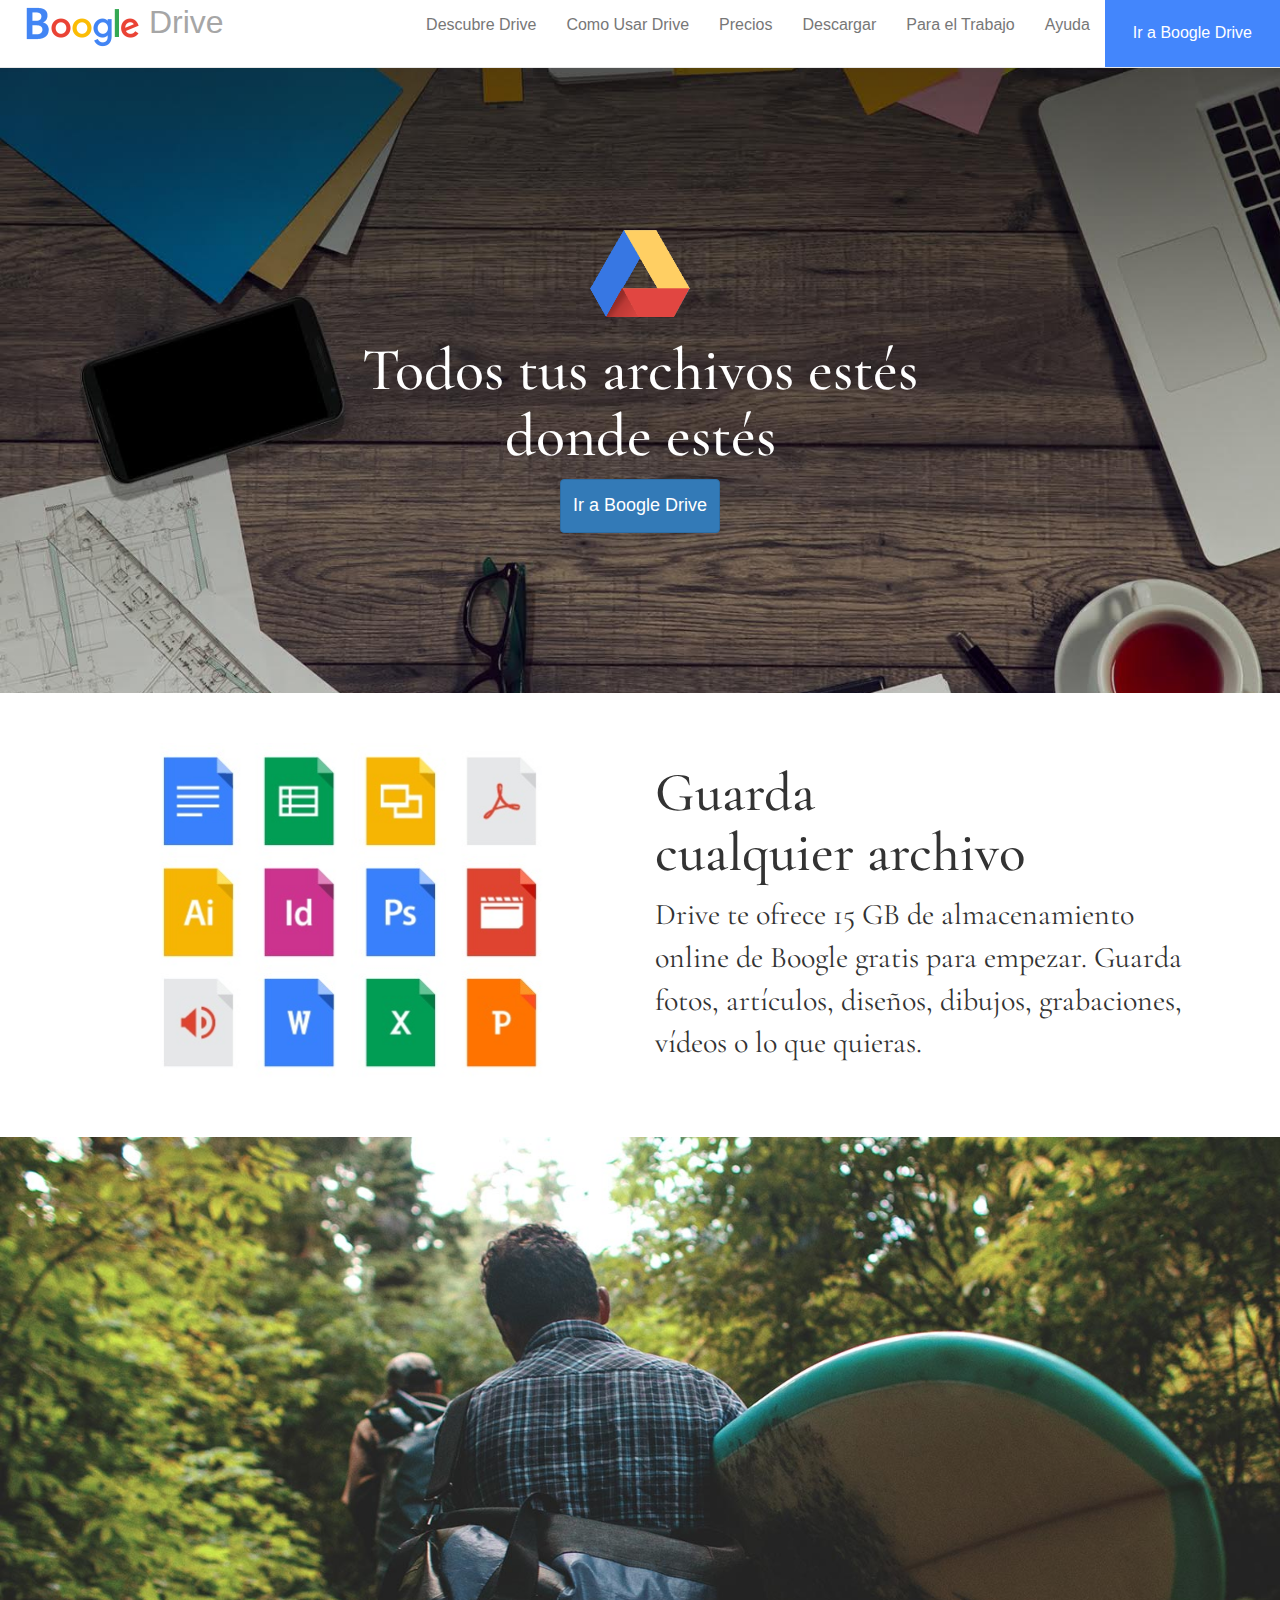
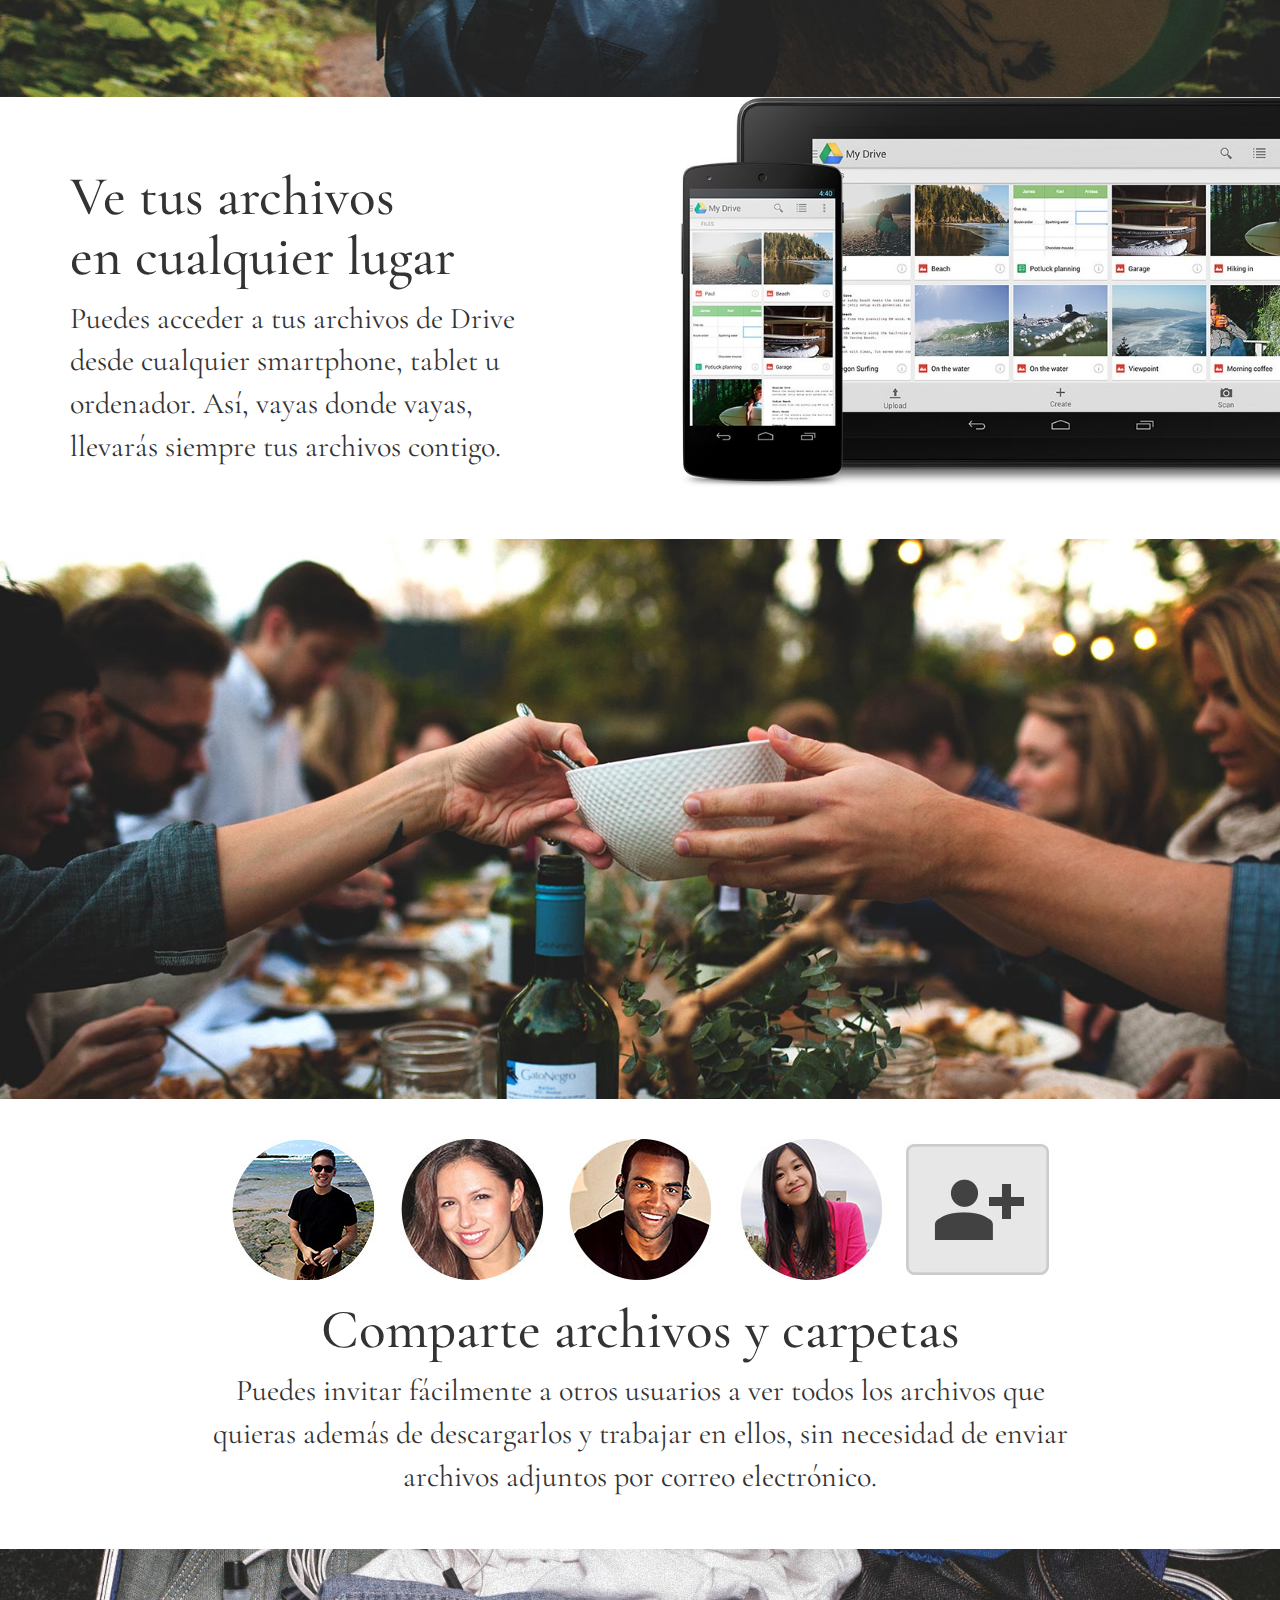
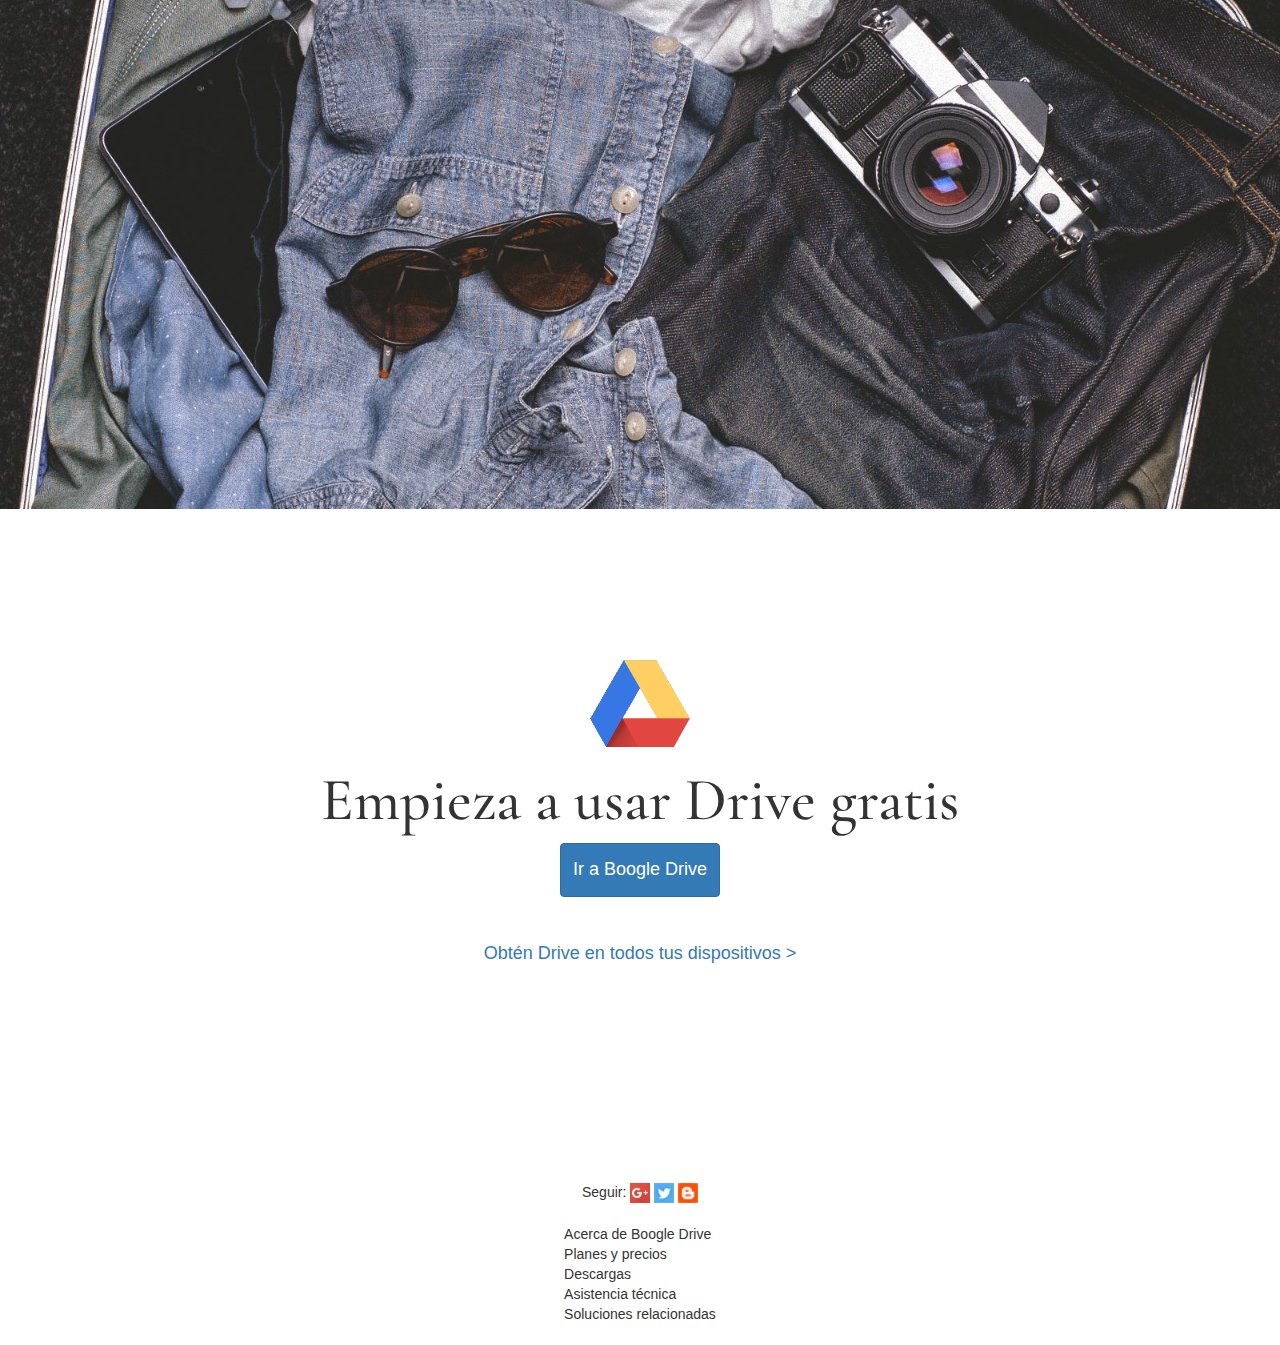
==== commit 86911016: "responsive" ====
--- a/index.html
+++ b/index.html
@@ -44,7 +44,7 @@
   <body style="background-image:url(img/background.jpg); background-size:cover; background-attachment: fixed;">
 
     <!-- Fixed navbar -->
-    <nav class="navbar navbar-default navbar-fixed-top" >
+    <nav class="navbar navbar-default navbar-fixed-top" style="background-color:#fff;">
       <div class="container-fluid" style="margin-right:0px;">
         <div class="navbar-header" class="nav navbar-nav navbar-left " style="margin-left:0px;">
           <button type="button" class="navbar-toggle collapsed" data-toggle="collapse" data-target="#navbar" aria-expanded="false" aria-controls="navbar">
@@ -63,7 +63,7 @@
             
           <ul class="nav navbar-nav navbar-right"  >
             <li style="font-size:16px;"><a href="index.html">Descubre Drive</a></li>
-            <li style="font-size:16px;"><a href="como_usar_boogle.html">Como Usar Drive</a></li>
+            <li style="font-size:16px;"><a href="comoUsar.html">Como Usar Drive</a></li>
             <li style="font-size:16px;"><a href="">Precios</a></li>
             <li style="font-size:16px;"><a href="">Descargar</a></li>
             <li style="font-size:16px;"><a href="">Para el Trabajo</a></li>
@@ -74,106 +74,99 @@
       </div>
     </nav>
 
-    <div class="container-fluid" style="margin:0px; padding:0px;">
+    <div class="container-fuid" style="margin:0px; padding:0px;">
+      <div class="row">
 
       <!-- Main component for a primary marketing message or call to action -->
-     <div align="center" style="margin:200px">
-          <img src="img/logo.png"  style="width:100px;"><h1 style="color:#fff; font-size:60px;">Todos tus archivos estés<br>donde estés</h1><a href="entrarUsuario.php"><button class="btn btn-primary"><h4>Ir a Boogle Drive</h4></button></a>
-      </div>
-         
-      <div style="background-color:#fff;">
-        <div style="padding:50px;" align="center">
-          <table>
-            <tr>
-              <td>
-              <img src="img/guarda-cualquier-archivo.jpg" style="width:400px;" class="column">
-            </td>   
-            <td style="padding-left:30px;">
-              <h1 style="font-size:55px;">Guarda <br>cualquier archivo</h1>
-              <p style="font-size:30px; font-family: 'Cormorant Garamond', serif;">Drive te ofrece 15 GB de almacenamiento<br> online de Boogle gratis para empezar. Guarda <br>fotos, artículos, diseños, dibujos, grabaciones, <br>vídeos o lo que quieras.</p>
+       <div align="center" style="margin-top:160px; margin-bottom:160px; xs-hiden" class="col-lg-12-xs-12" >
+            <img src="img/logo.png"  style="width:100px;" class="img-responsive"><h1 style="color:#fff; font-size:60px;">Todos tus archivos estés<br>donde estés</h1><a href="entrarUsuario.php"><button class="btn btn-primary"><h4>Ir a Boogle Drive</h4></button></a>
+        </div>
+           
+        <div style="background-color:#fff;" class="col-lg-12 col-xs-12 contenido" align="center">
+          <div style="padding:50px;" class="col-lg-12 col-xs-12 contenido">
+             <div class="col-lg-6 col-md-6 col-xs-12 contenido">
+                <img src="img/guarda-cualquier-archivo.jpg" style="width:400px;" class="img-responsive">
+              </div>   
+              <div class="col-lg-6 col-md-6 col-xs-12 contenido" align="left">
+                <h1 style="font-size:55px;">Guarda <br>cualquier archivo</h1>
+                <p style="font-size:30px; font-family: 'Cormorant Garamond', serif;">Drive te ofrece 15 GB de almacenamiento<br> online de Boogle gratis para empezar. Guarda <br>fotos, artículos, diseños, dibujos, grabaciones, <br>vídeos o lo que quieras.</p>
+              </div>
+          </div>
+        </div>  
+
+        <div class="col-lg-12 col-xs-12 contenido">
+          <img src="img/photo-1-1600.jpg" style="width:100%;" class="img-responsive">
+        </div>
+        
+        <div style="background-color:#fff; border-top:1px groove; border-bottom:1px groove;">
+          <div>
+            <div class="col-lg-6 col-md-6 col-xs-12 contenido">
+              <div style="margin:70px;">
+                    <h1 style="font-size:55px;">Ve tus archivos<br> en cualquier lugar</h1>
+                    <p style="font-size:30px; font-family: 'Cormorant Garamond', serif;">Puedes acceder a tus archivos de Drive desde cualquier smartphone, tablet u ordenador. Así, vayas donde vayas, llevarás siempre tus archivos contigo.</p>
+                  </div>
+              </div>
+                <div class="col-lg-6 col-md-6 col-xs-12 contenido">
+                  <img align="right" src="img/files-anywhere.jpg"  style="width:600px" class="img-responsive">
+                </div>
+          </div>
+        </div>
+
+        <div class="col-lg-12 col-xs-12 contenido">
+          <img src="img/photo-2-1600.jpg" style="width:100%;" class="img-responsive">
+        </div>
+
+        <div style="background-color:#fff; border-top:1px groove; border-bottom:1px groove;">
+          <div style="padding:40px;" align="center" class="col-lg-12 col-md-12 col-xs-12 contenido">
+            <img  src="img/share.jpg" class="img-responsive">
+            <h1 style="font-size:55px;">Comparte archivos y carpetas</h1>
+            <p style="font-size:30px; font-family: 'Cormorant Garamond', serif;">Puedes invitar fácilmente a otros usuarios a ver todos los archivos que
+              <br> quieras además de descargarlos y trabajar en ellos, sin necesidad de enviar<br> archivos adjuntos por correo electrónico.</p>
+          </div>
+        </div>
+
+        <div class="col-lg-12 col-xs-12 contenido">
+          <img src="img/photo-3-1600.jpg" style="width:100%;">
+        </div>
+
+        <div align="center" style="background-color:#fff; border-top:1px groove; border-bottom:1px groove; border-color:#fff; padding-top:150px; padding-bottom:150px;" class="col-lg-12 col-xs-12 contenido" >
+          <img src="img/logo.png"  style="width:100px;">
+            <h1 style="font-size:60px;">Empieza a usar Drive gratis</h1> 
+            <a href="entrarUsuario.php"><button class="btn btn-primary"><h4>Ir a Boogle Drive</h4></button></a>
+            <div style="margin:30px;"><button type="button" class="btn btn-link"><h4>Obtén Drive en todos tus dispositivos ></h4></button></div>     
+        </div>
+
+        <div style="background-color:#fff; border-bottom:1px groove; border-color:#fff; padding:20px;" align="center" class="col-lg-12 col-xs-12 contenido">
+          Seguir: <img src="img/gplus_icon_flush_30dp.png" style="width:20px;"> <img src="img/footer_twitter.png" style="width:20px;">
+          <img src="img/footer_blogger.jpg" style="width:20px;">
+        </div>
+
+        <div style="background-color:#fff; border-bottom:1px groove; border-color:#fff; padding:20px;" align="center" class="img-responsive">
+        <table>
+          <tr>
+            <td>Acerca de Boogle Drive
+            </td>
+          </tr>
+          <tr>
+            <td>Planes y precios
+            </td>
+          </tr>
+          <tr>
+            <td>Descargas
+            </td>
+          </tr>
+          <tr>
+            <td>Asistencia técnica
+            </td>
+          </tr>
+          <tr>
+            <td>Soluciones relacionadas
             </td>
           </tr>
         </table>
-        </div>
-      </div>  
 
-      <div>
-        <img src="img/photo-1-1600.jpg" style="width:100%;">
-      </div>
-      
-      <div style="background-color:#fff; border-top:1px groove; border-bottom:1px groove;">
-        <div>
-          <table style="width:100%;">
-            <tr>
-              <td>
-                <div style="margin:70px;">
-                  <h1 style="font-size:55px;">Ve tus archivos<br> en cualquier lugar</h1>
-                  <p style="font-size:30px; font-family: 'Cormorant Garamond', serif;">Puedes acceder a tus archivos de Drive desde cualquier smartphone, tablet u ordenador. Así, vayas donde vayas, llevarás siempre tus archivos contigo.</p>
-                </div>
-            </td>
-              <td>
-                <img align="right" src="img/files-anywhere.jpg"  style="width:600px" >
-              </td>
-            </tr>
-        </table>
         </div>
       </div>
-
-      <div>
-        <img src="img/photo-2-1600.jpg" style="width:100%;">
-      </div>
-
-      <div style="background-color:#fff; border-top:1px groove; border-bottom:1px groove;">
-        <div style="padding:40px;" align="center">
-          <img  src="img/share.jpg" >
-          <h1 style="font-size:55px;">Comparte archivos y carpetas</h1>
-          <p style="font-size:30px; font-family: 'Cormorant Garamond', serif;">Puedes invitar fácilmente a otros usuarios a ver todos los archivos que
-            <br> quieras además de descargarlos y trabajar en ellos, sin necesidad de enviar<br> archivos adjuntos por correo electrónico.</p>
-        </div>
-      </div>
-
-      <div>
-        <img src="img/photo-3-1600.jpg" style="width:100%;">
-      </div>
-
-      <div align="center" style="background-color:#fff; border-top:1px groove; border-bottom:1px groove; border-color:#fff;padding:175px;">
-        <img src="img/logo.png"  style="width:100px;">
-          <h1 style="font-size:60px;">Empieza a usar Drive gratis</h1> 
-          <a href="entrarUsuario.php"><button class="btn btn-primary"><h4>Ir a Boogle Drive</h4></button></a>
-          <div style="margin:30px;"><button type="button" class="btn btn-link"><h4>Obtén Drive en todos tus dispositivos ></h4></button></div>     
-      </div>
-
-      <div style="background-color:#fff; border-bottom:1px groove; border-color:#fff; padding:20px;" align="center">
-        Seguir: <img src="img/gplus_icon_flush_30dp.png" style="width:20px;"> <img src="img/footer_twitter.png" style="width:20px;">
-        <img src="img/footer_blogger.jpg" style="width:20px;">
-      </div>
-
-      <div style="background-color:#fff; border-bottom:1px groove; border-color:#fff; padding:20px;" align="center">
-      <table>
-        <tr>
-          <td>Acerca de Boogle Drive
-          </td>
-        </tr>
-        <tr>
-          <td>Planes y precios
-          </td>
-        </tr>
-        <tr>
-          <td>Descargas
-          </td>
-        </tr>
-        <tr>
-          <td>Asistencia técnica
-          </td>
-        </tr>
-        <tr>
-          <td>Soluciones relacionadas
-          </td>
-        </tr>
-      </table>
-
-      </div>
-
     </div> <!-- /container -->
 
 
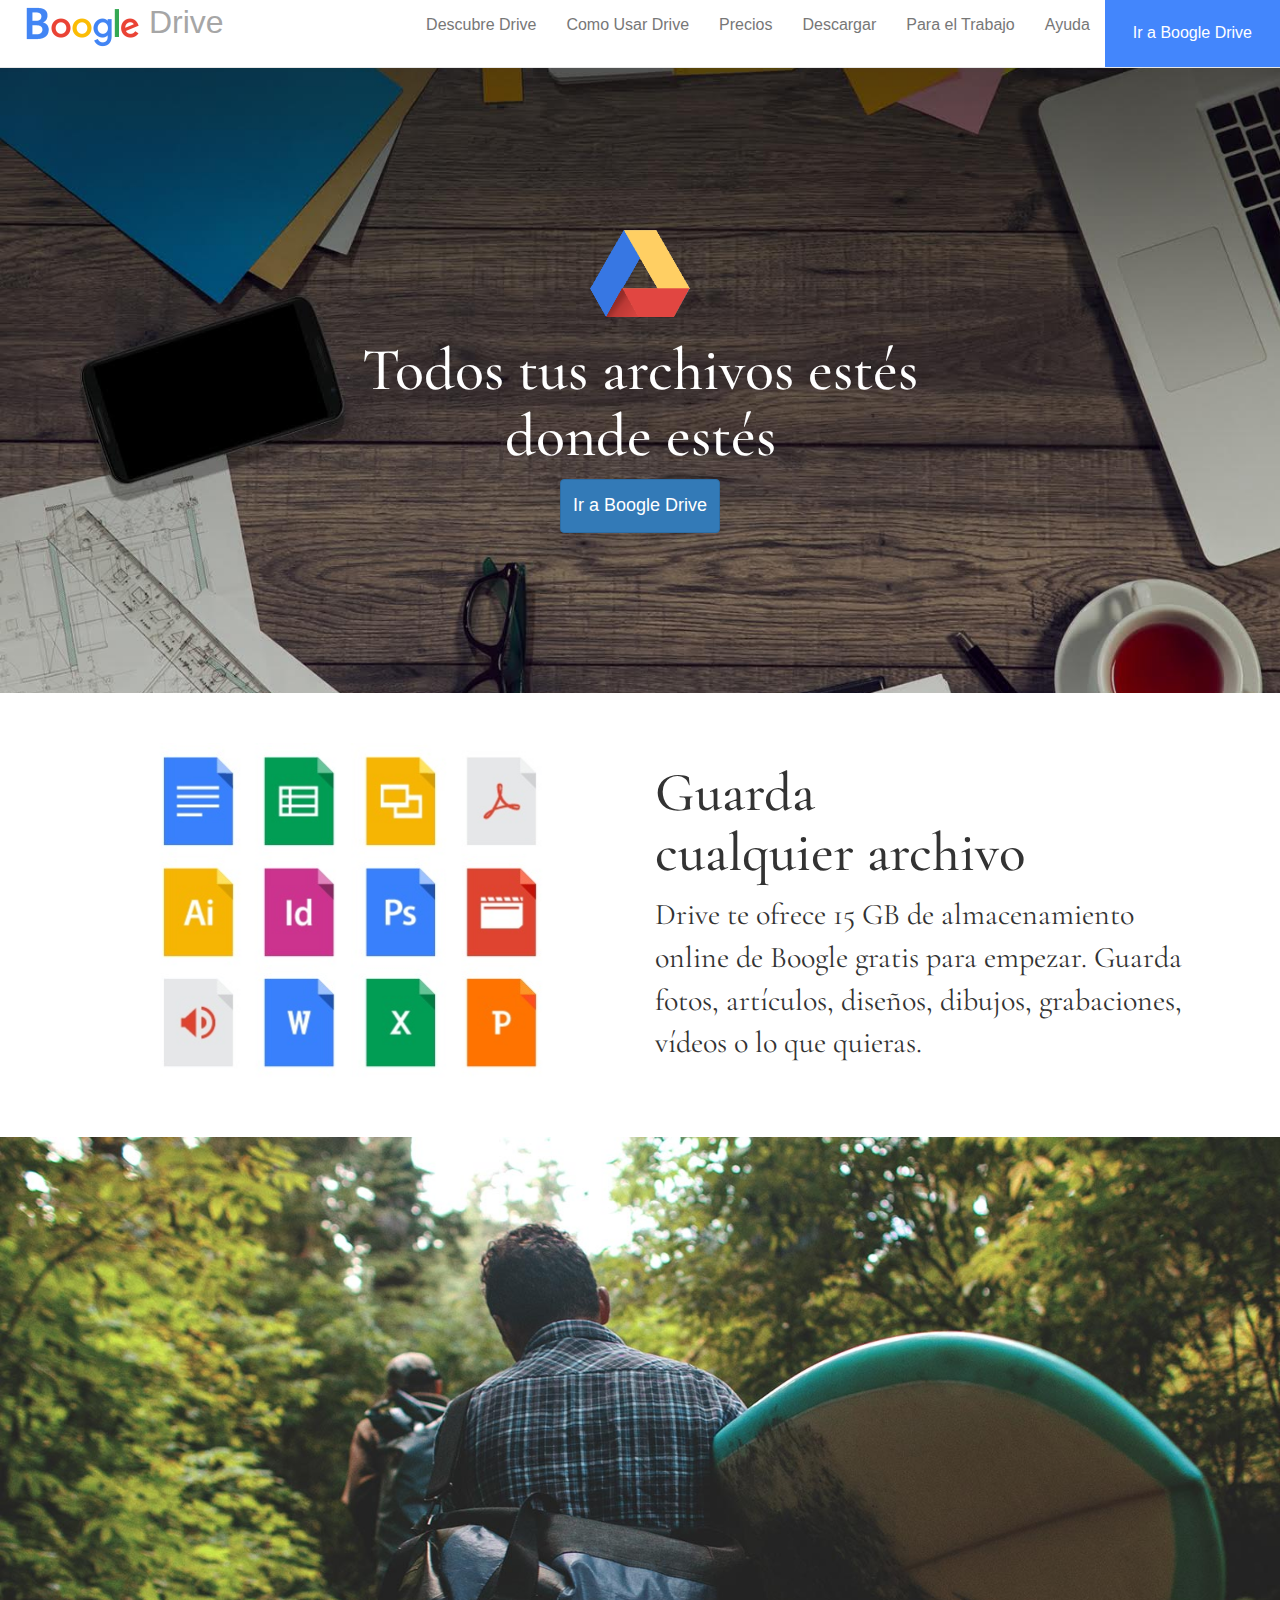
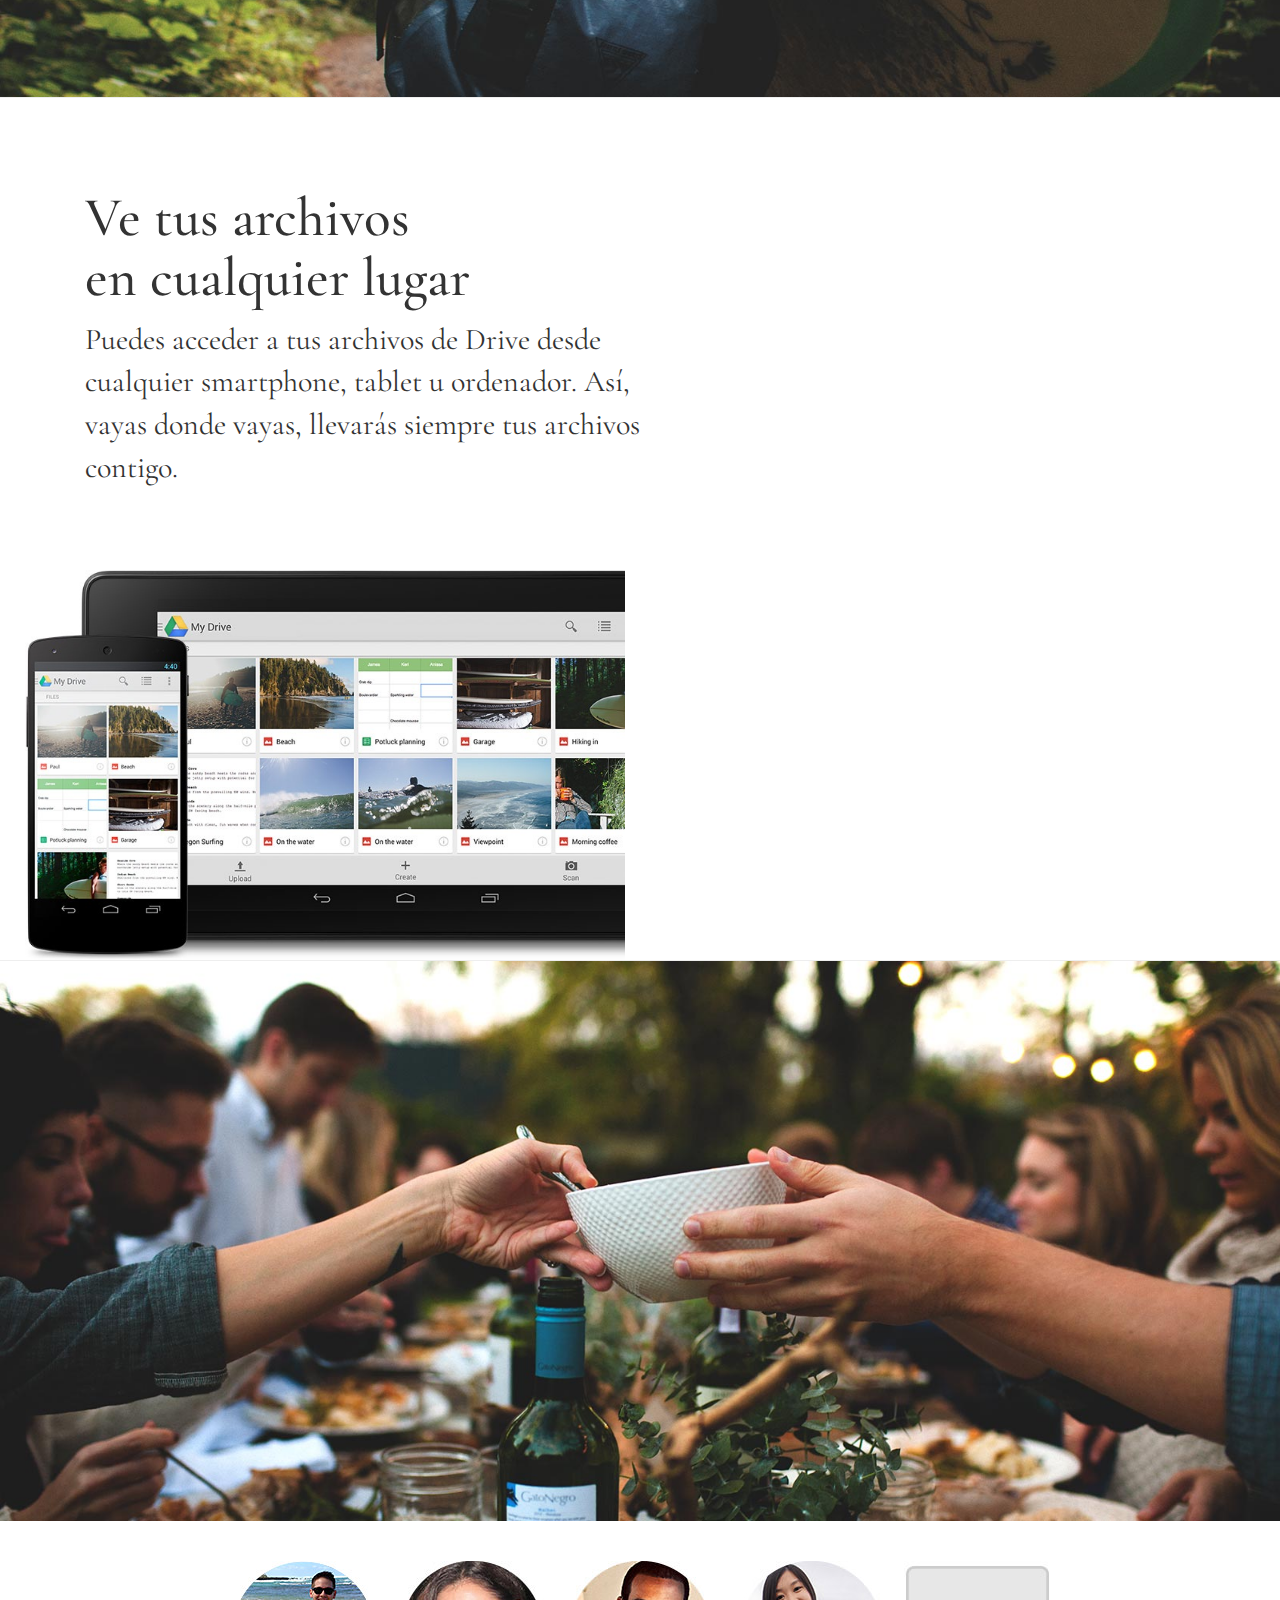
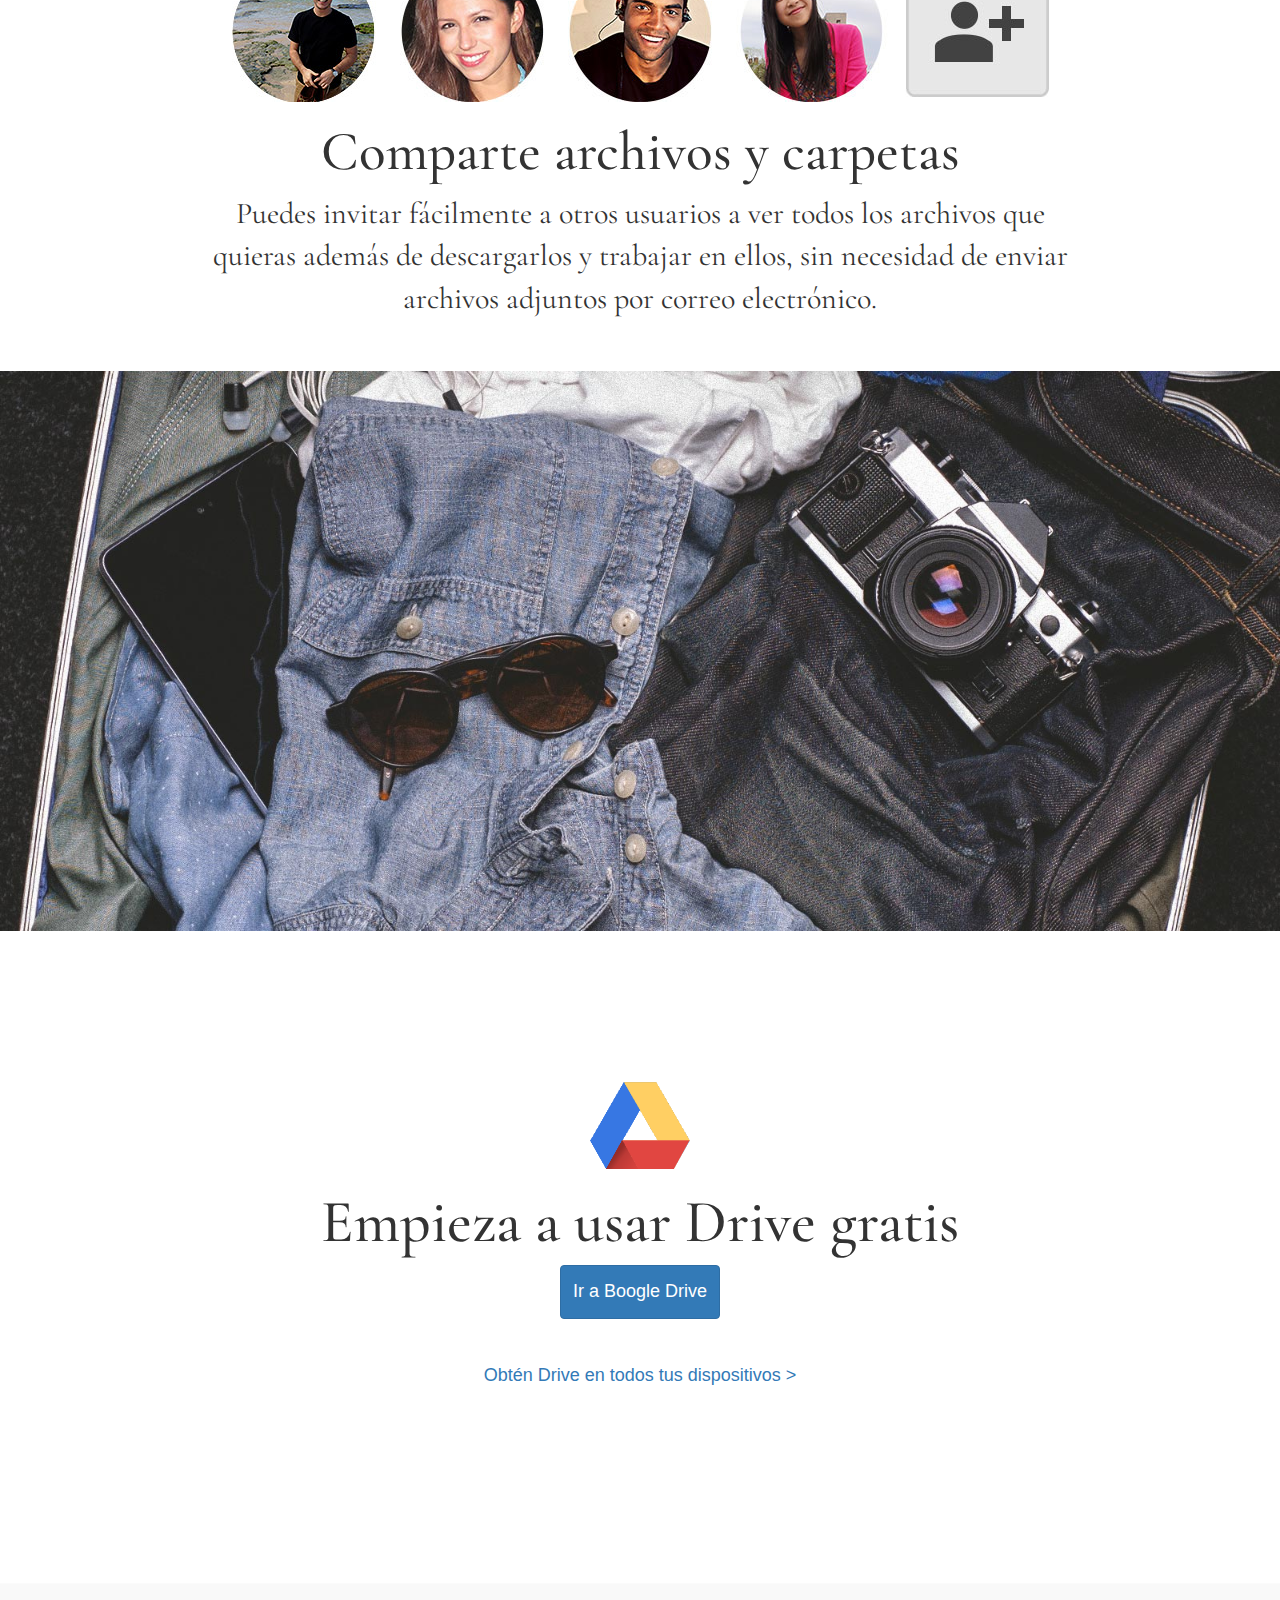
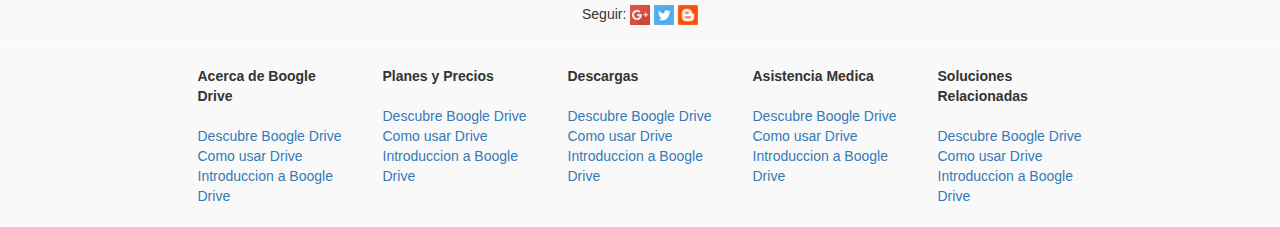
==== commit c84150b1: "responsive design" ====
--- a/index.html
+++ b/index.html
@@ -74,7 +74,7 @@
       </div>
     </nav>
 
-    <div class="container-fuid" style="margin:0px; padding:0px;">
+    <div class="container-fuid">
       <div class="row">
 
       <!-- Main component for a primary marketing message or call to action -->
@@ -98,26 +98,24 @@
           <img src="img/photo-1-1600.jpg" style="width:100%;" class="img-responsive">
         </div>
         
-        <div style="background-color:#fff; border-top:1px groove; border-bottom:1px groove;">
-          <div>
-            <div class="col-lg-6 col-md-6 col-xs-12 contenido">
-              <div style="margin:70px;">
+        <div style="background-color:#fff; border-top:1px groove; border-bottom:1px groove;" class="col-lg-12 col-md-12 col-xs-12 contenido">
+          
+              <div style="margin:70px;" class="col-lg-6 col-md-6 col-xs-12 contenido">
                     <h1 style="font-size:55px;">Ve tus archivos<br> en cualquier lugar</h1>
                     <p style="font-size:30px; font-family: 'Cormorant Garamond', serif;">Puedes acceder a tus archivos de Drive desde cualquier smartphone, tablet u ordenador. Así, vayas donde vayas, llevarás siempre tus archivos contigo.</p>
-                  </div>
               </div>
+              
                 <div class="col-lg-6 col-md-6 col-xs-12 contenido">
                   <img align="right" src="img/files-anywhere.jpg"  style="width:600px" class="img-responsive">
                 </div>
           </div>
-        </div>
-
+      
         <div class="col-lg-12 col-xs-12 contenido">
           <img src="img/photo-2-1600.jpg" style="width:100%;" class="img-responsive">
         </div>
 
-        <div style="background-color:#fff; border-top:1px groove; border-bottom:1px groove;">
-          <div style="padding:40px;" align="center" class="col-lg-12 col-md-12 col-xs-12 contenido">
+        <div style="background-color:#fff;" class="col-lg-12 col-md-12 col-xs-12 contenido">
+          <div style="padding:40px;" align="center" >
             <img  src="img/share.jpg" class="img-responsive">
             <h1 style="font-size:55px;">Comparte archivos y carpetas</h1>
             <p style="font-size:30px; font-family: 'Cormorant Garamond', serif;">Puedes invitar fácilmente a otros usuarios a ver todos los archivos que
@@ -129,42 +127,50 @@
           <img src="img/photo-3-1600.jpg" style="width:100%;">
         </div>
 
-        <div align="center" style="background-color:#fff; border-top:1px groove; border-bottom:1px groove; border-color:#fff; padding-top:150px; padding-bottom:150px;" class="col-lg-12 col-xs-12 contenido" >
+        <div align="center" style="background-color:#fff; border-top:1px groove; border-color:#fff; padding-top:150px; padding-bottom:150px;" class="col-lg-12 col-xs-12 contenido" >
           <img src="img/logo.png"  style="width:100px;">
             <h1 style="font-size:60px;">Empieza a usar Drive gratis</h1> 
             <a href="entrarUsuario.php"><button class="btn btn-primary"><h4>Ir a Boogle Drive</h4></button></a>
             <div style="margin:30px;"><button type="button" class="btn btn-link"><h4>Obtén Drive en todos tus dispositivos ></h4></button></div>     
         </div>
 
-        <div style="background-color:#fff; border-bottom:1px groove; border-color:#fff; padding:20px;" align="center" class="col-lg-12 col-xs-12 contenido">
+        <div style="background-color:#F9F9F9; border-top:0.2px groove; border-bottom:0.2px groove;border-color:rgba(255,255,255,0.3); padding:20px;" align="center" class="col-lg-12 col-xs-12 contenido">
           Seguir: <img src="img/gplus_icon_flush_30dp.png" style="width:20px;"> <img src="img/footer_twitter.png" style="width:20px;">
           <img src="img/footer_blogger.jpg" style="width:20px;">
         </div>
 
-        <div style="background-color:#fff; border-bottom:1px groove; border-color:#fff; padding:20px;" align="center" class="img-responsive">
-        <table>
-          <tr>
-            <td>Acerca de Boogle Drive
-            </td>
-          </tr>
-          <tr>
-            <td>Planes y precios
-            </td>
-          </tr>
-          <tr>
-            <td>Descargas
-            </td>
-          </tr>
-          <tr>
-            <td>Asistencia técnica
-            </td>
-          </tr>
-          <tr>
-            <td>Soluciones relacionadas
-            </td>
-          </tr>
-        </table>
-
+        <div style="background-color:#F9F9F9; border-bottom:1px groove; border-color:#fff; padding-left:100px; padding-right:100px;" class="col-lg-12 col-xs-12 contenido" >
+          <div class="col-lg-2 col-xs-4 col-lg-offset-1 contenido" style="padding:20px;">            
+            <strong>Acerca de Boogle Drive</strong></br></br>
+            <a href="">Descubre Boogle Drive</a>
+            <a href="">Como usar Drive</a>
+            <a href="">Introduccion a Boogle Drive</a>                
+          </div>
+          <div class="col-lg-2 col-xs-4 contenido" style="padding:20px;">            
+            <strong>Planes y Precios</strong></br></br>
+            <a href="">Descubre Boogle Drive</a>
+            <a href="">Como usar Drive</a>
+            <a href="">Introduccion a Boogle Drive</a>                
+          </div>
+          <div class="col-lg-2 col-xs-4 contenido" style="padding:20px;">            
+            <strong>Descargas</strong></br></br>
+            <a href="">Descubre Boogle Drive</a>
+            <a href="">Como usar Drive</a>
+            <a href="">Introduccion a Boogle Drive</a>                
+          </div>
+          <div class="col-lg-2 col-xs-4 contenido" style="padding:20px;">            
+            <strong>Asistencia Medica</strong></br></br>
+            <a href="">Descubre Boogle Drive</a>
+            <a href="">Como usar Drive</a>
+            <a href="">Introduccion a Boogle Drive</a>                
+          </div>
+          <div class="col-lg-2 col-xs-4 contenido" style="padding:20px;">            
+            <strong>Soluciones Relacionadas</strong></br></br>
+            <a href="">Descubre Boogle Drive</a>
+            <a href="">Como usar Drive</a>
+            <a href="">Introduccion a Boogle Drive</a>                
+          </div>
+          
         </div>
       </div>
     </div> <!-- /container -->
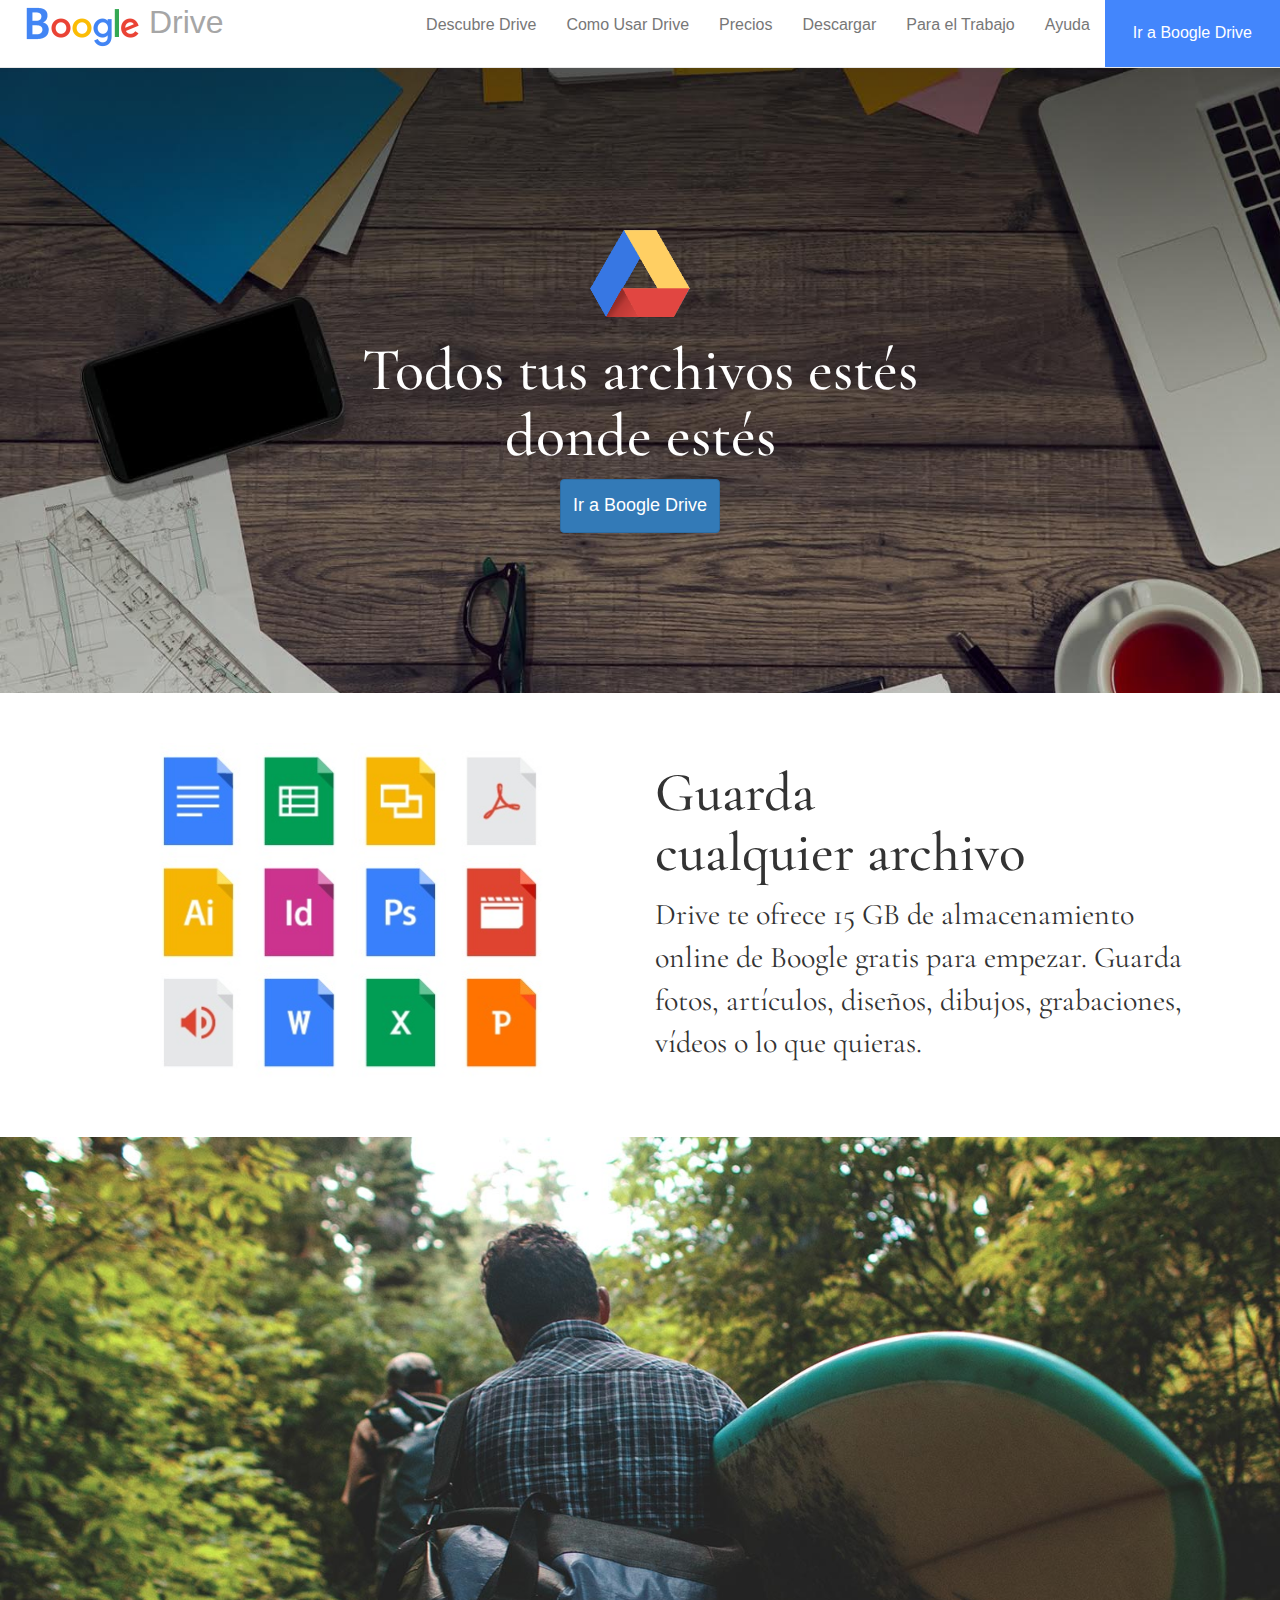
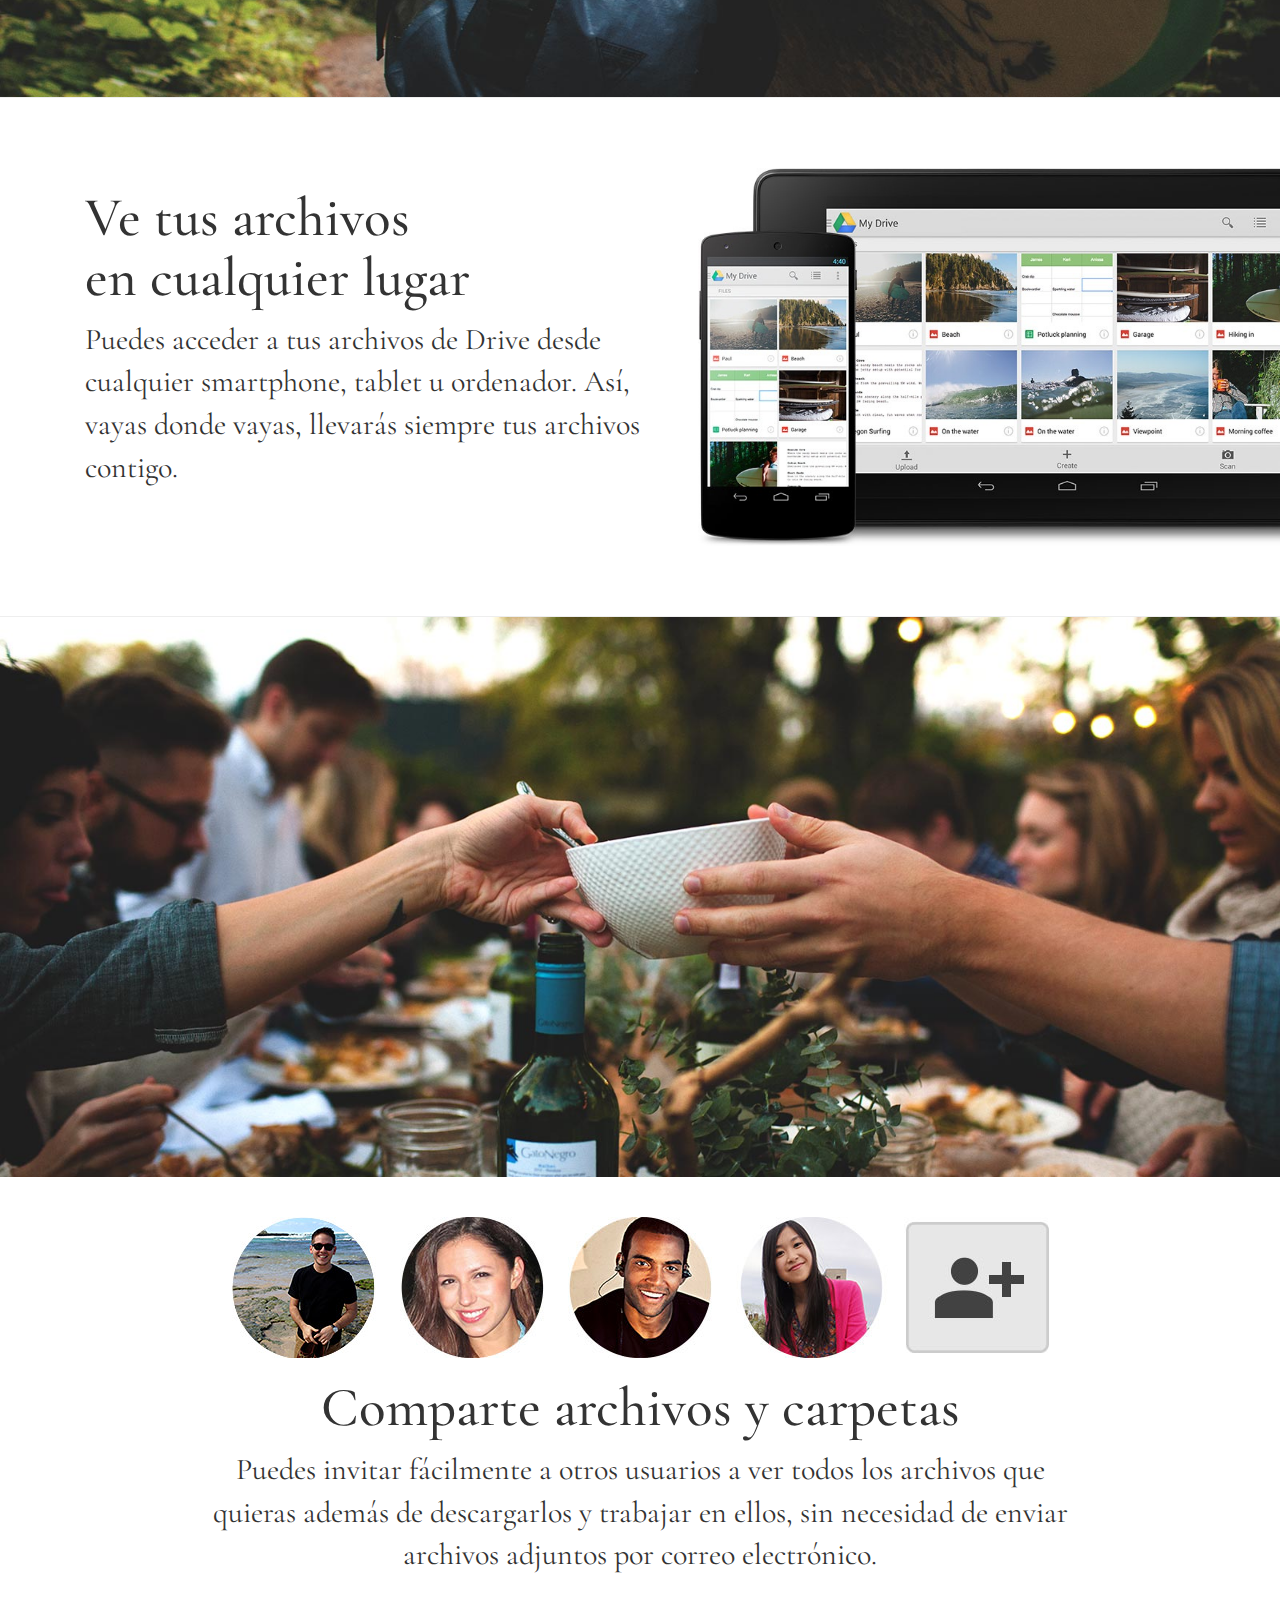
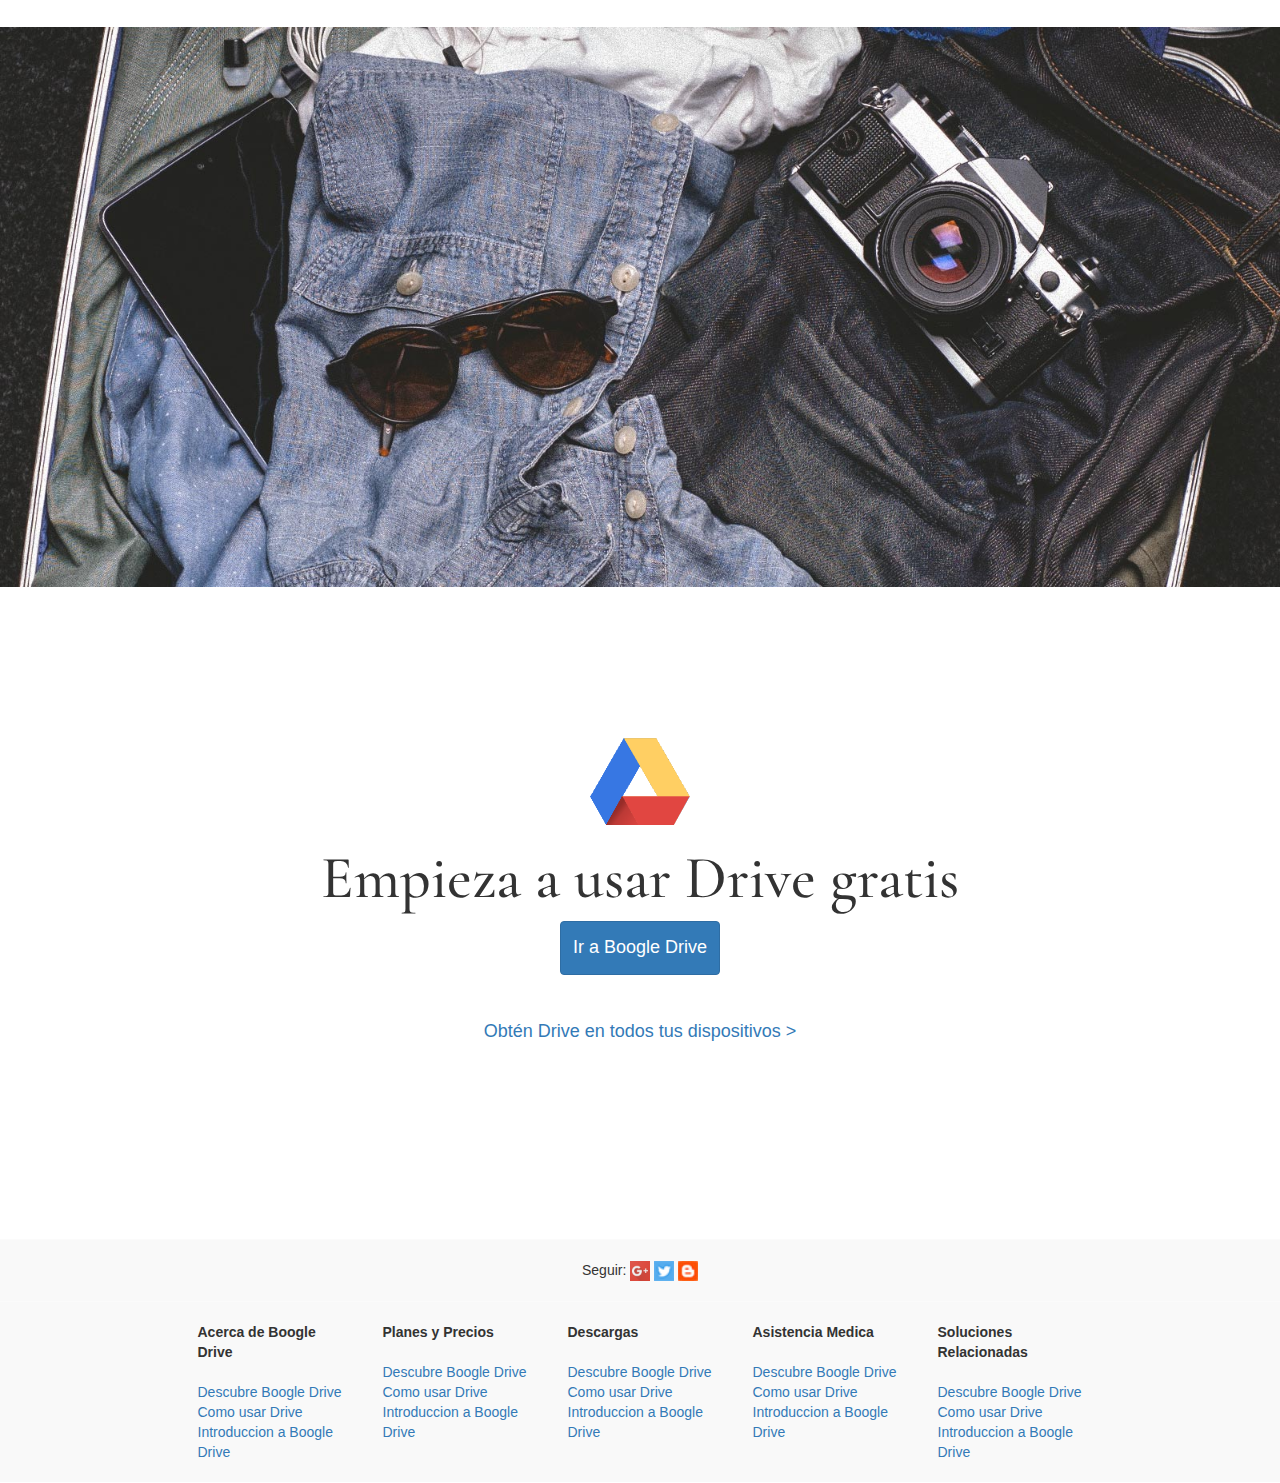
==== commit b3d15a23: "responsive design" ====
--- a/index.html
+++ b/index.html
@@ -98,17 +98,20 @@
           <img src="img/photo-1-1600.jpg" style="width:100%;" class="img-responsive">
         </div>
         
-        <div style="background-color:#fff; border-top:1px groove; border-bottom:1px groove;" class="col-lg-12 col-md-12 col-xs-12 contenido">
-          
-              <div style="margin:70px;" class="col-lg-6 col-md-6 col-xs-12 contenido">
-                    <h1 style="font-size:55px;">Ve tus archivos<br> en cualquier lugar</h1>
-                    <p style="font-size:30px; font-family: 'Cormorant Garamond', serif;">Puedes acceder a tus archivos de Drive desde cualquier smartphone, tablet u ordenador. Así, vayas donde vayas, llevarás siempre tus archivos contigo.</p>
-              </div>
-              
-                <div class="col-lg-6 col-md-6 col-xs-12 contenido">
-                  <img align="right" src="img/files-anywhere.jpg"  style="width:600px" class="img-responsive">
-                </div>
+        <div style="background-color:#fff; border-top:1px groove; border-bottom:1px groove; padding-right:0px" class="col-lg-12 col-md-12 col-xs-12 contenido">
+          <div style="padding:70px; padding-right:0px" class="col-lg-12 col-md-12 col-xs-12 contenido">
+            <div class="col-lg-6 col-md-6 col-xs-12 contenido">
+                  <h1 style="font-size:55px;">Ve tus archivos<br> en cualquier lugar</h1>
+                  <p style="font-size:30px; font-family: 'Cormorant Garamond', serif;">
+                    Puedes acceder a tus archivos de Drive desde cualquier smartphone, tablet u ordenador. Así, vayas donde vayas, llevarás siempre tus archivos contigo.
+                  </p>
+            </div>
+                
+            <div class="col-lg-6 col-md-6 col-xs-12 contenido">
+              <img align="right" src="img/files-anywhere.jpg"  style="width:600px" class="img-responsive">
+            </div>
           </div>
+        </div>
       
         <div class="col-lg-12 col-xs-12 contenido">
           <img src="img/photo-2-1600.jpg" style="width:100%;" class="img-responsive">
